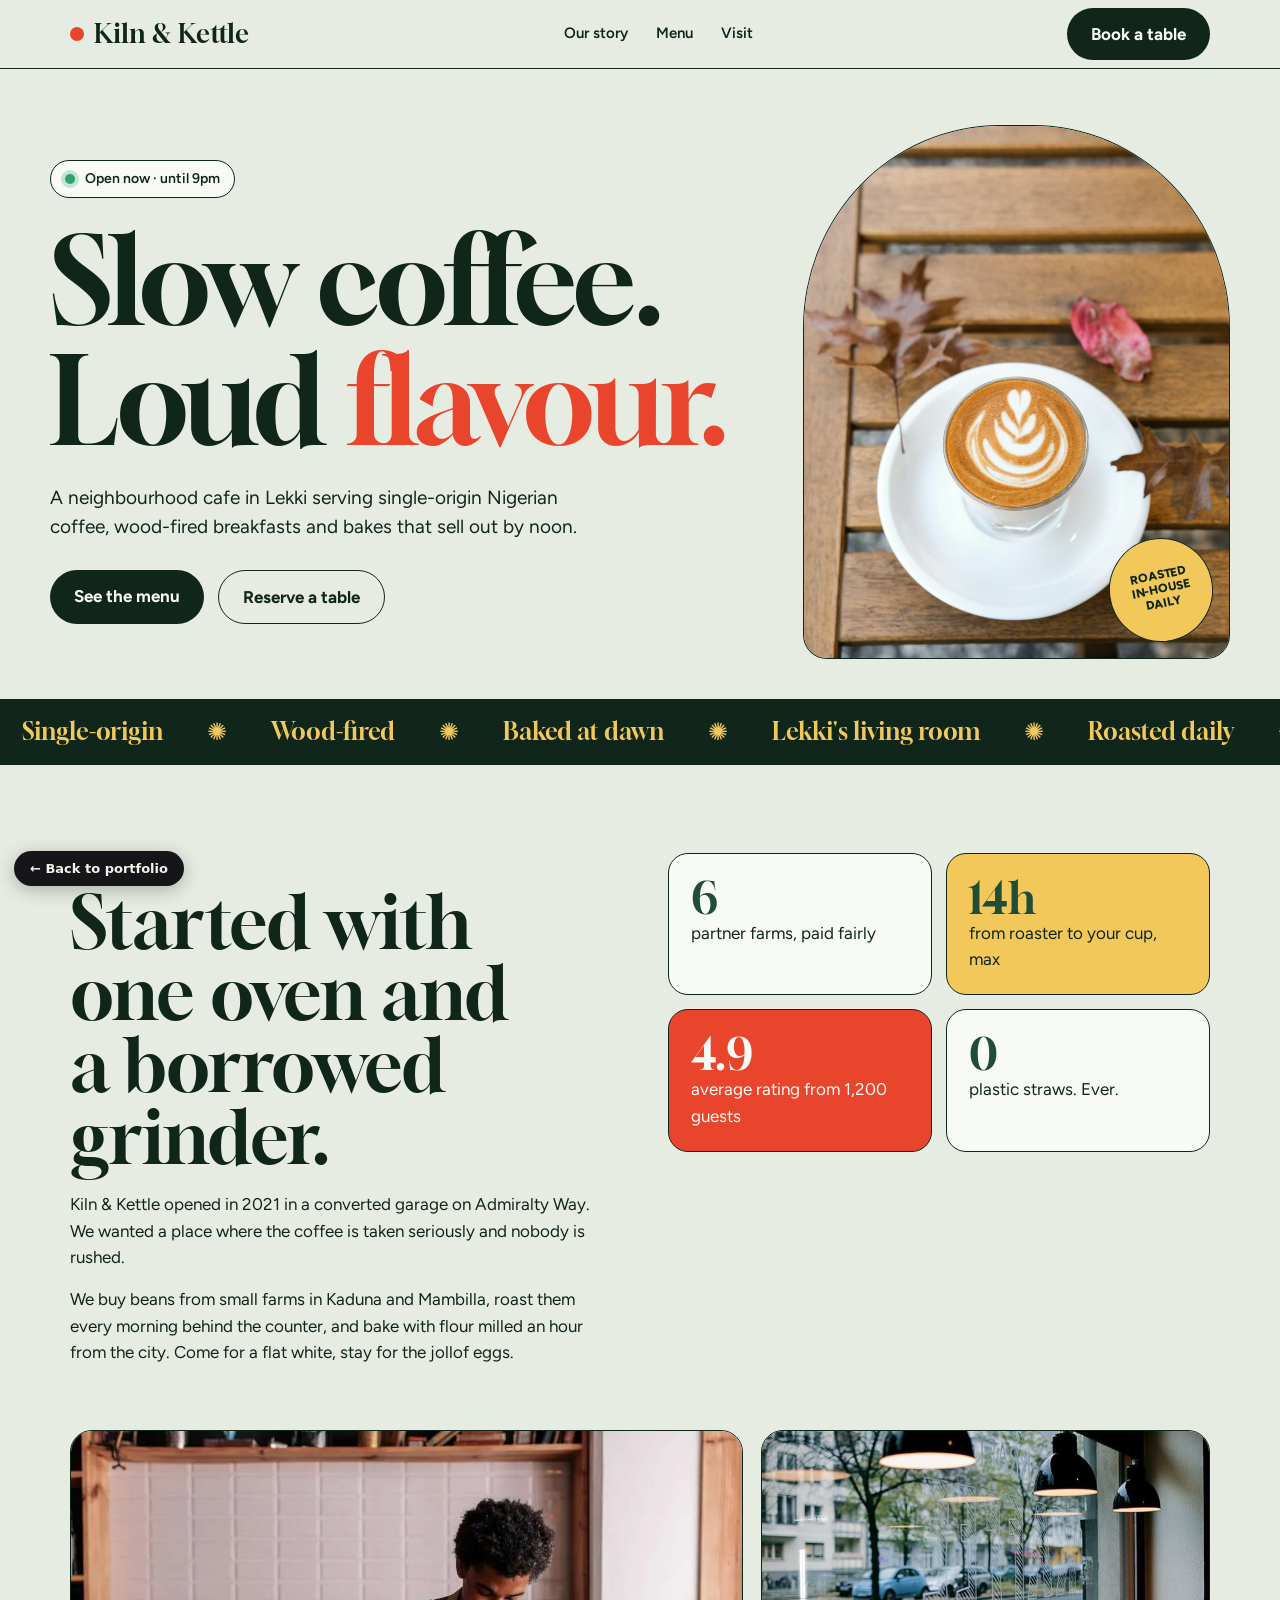
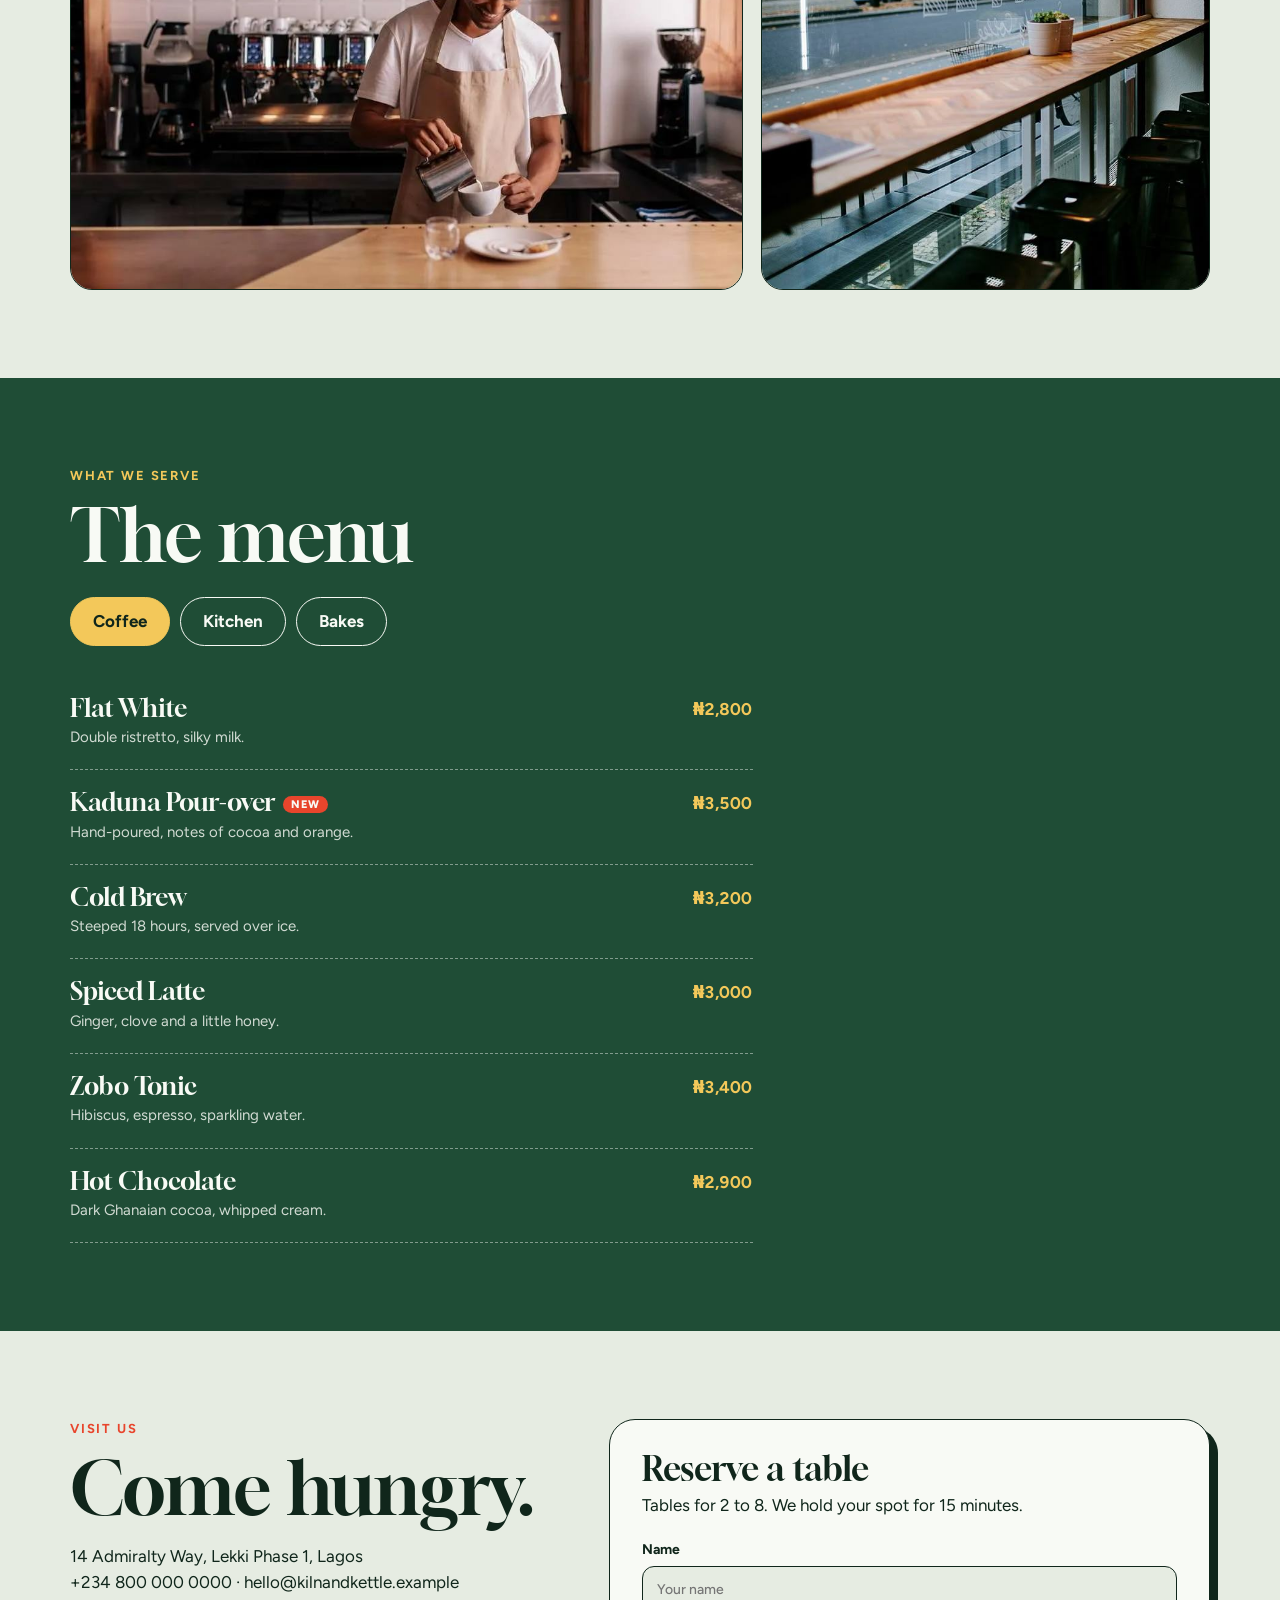
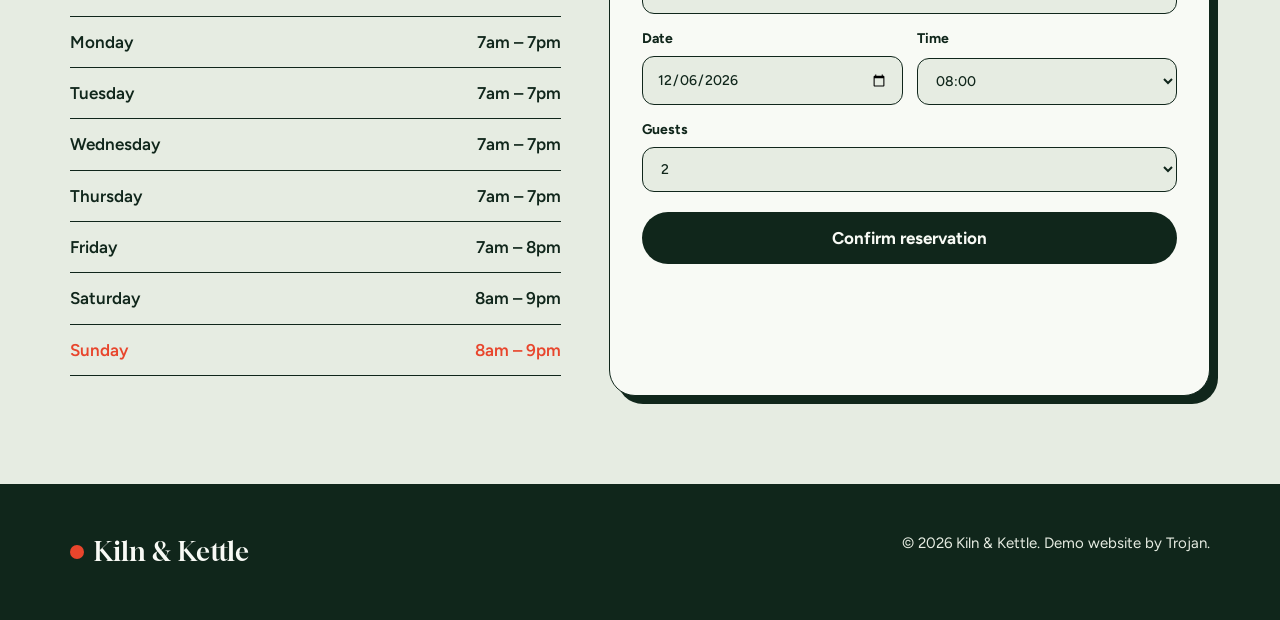
==== public/demos/kiln-and-kettle/index.html @ 7ba2b4c5 "Add websites section with three demo sites" ====
<!DOCTYPE html>
<html lang="en">
<head>
<meta name="robots" content="noindex, nofollow">
<meta charset="utf-8">
<meta name="viewport" content="width=device-width, initial-scale=1">
<title>Kiln &amp; Kettle</title>
<link rel="preconnect" href="https://fonts.googleapis.com">
<link rel="preconnect" href="https://fonts.gstatic.com" crossorigin>
<link href="https://fonts.googleapis.com/css2?family=Gloock&family=Figtree:wght@400;500;600;700&display=swap" rel="stylesheet">
<style>
/* Layout idea: big poster-type hero, ticker, tabbed menu, reservation card. Pale sage paper, forest ink, tomato accent. */
:root{
  --paper:#E6ECE2; --ink:#10261B; --leaf:#1F4D36; --tomato:#E8452C; --butter:#F3C85A; --white:#F8FAF5;
  --display:"Gloock", Georgia, serif; --body:"Figtree", system-ui, sans-serif;
  color-scheme:light;
}
*{box-sizing:border-box;margin:0;padding:0}
html{scroll-behavior:smooth}
body{background:var(--paper);color:var(--ink);font-family:var(--body);font-size:17px;line-height:1.55}
a{color:inherit}
:focus-visible{outline:3px solid var(--tomato);outline-offset:3px}
.wrap{max-width:1180px;margin:0 auto;padding:0 20px}
h1,h2,h3{font-family:var(--display);font-weight:400;line-height:1;text-wrap:balance}

/* nav */
header{position:sticky;top:0;z-index:20;background:rgba(230,236,226,.92);backdrop-filter:blur(8px);border-bottom:1.5px solid var(--ink)}
.nav{display:flex;align-items:center;justify-content:space-between;height:68px;gap:16px}
.logo{font-family:var(--display);font-size:26px;text-decoration:none;display:flex;align-items:center;gap:10px}
.logo i{width:14px;height:14px;border-radius:50%;background:var(--tomato);display:inline-block}
nav ul{display:flex;gap:28px;list-style:none;font-weight:600;font-size:15px}
nav a{text-decoration:none}
nav a:hover{color:var(--tomato)}
.btn{display:inline-block;background:var(--ink);color:var(--white);padding:13px 24px;border-radius:999px;font-weight:700;text-decoration:none;border:0;font:inherit;font-weight:700;cursor:pointer;transition:transform .2s, background .2s}
.btn:hover{background:var(--tomato);transform:translateY(-2px)}
.btn.alt{background:transparent;color:var(--ink);border:1.5px solid var(--ink)}
.btn.alt:hover{background:var(--ink);color:var(--white)}
.burger{display:none;background:none;border:1.5px solid var(--ink);border-radius:10px;padding:8px 12px;font:inherit;font-weight:700;cursor:pointer}

/* hero */
.hero{padding:56px 0 40px;display:grid;grid-template-columns:1.25fr .75fr;gap:40px;align-items:center}
.status{display:inline-flex;align-items:center;gap:10px;border:1.5px solid var(--ink);padding:7px 14px;border-radius:999px;font-weight:600;font-size:14px;background:var(--white)}
.dot{width:10px;height:10px;border-radius:50%;background:#999}
.dot.open{background:#2FA36B;box-shadow:0 0 0 4px rgba(47,163,107,.25);animation:pulse 2s infinite}
@keyframes pulse{50%{box-shadow:0 0 0 8px rgba(47,163,107,0)}}
.hero h1{font-size:clamp(54px,9.4vw,128px);margin:22px 0 22px;letter-spacing:-.02em}
.hero h1 em{font-style:normal;color:var(--tomato)}
.hero p{max-width:46ch;font-size:19px;margin-bottom:28px}
.cta{display:flex;gap:14px;flex-wrap:wrap}
.cup{position:relative;aspect-ratio:4/5;background:var(--leaf);border-radius:46% 46% 24px 24px / 38% 38% 24px 24px;display:grid;place-items:center;overflow:hidden;border:1.5px solid var(--ink)}
.cup img{width:100%;height:100%;object-fit:cover;display:block}
.steam path{stroke:var(--butter);stroke-width:5;fill:none;stroke-linecap:round;stroke-dasharray:60;animation:steam 3.2s ease-in-out infinite}
.steam path:nth-child(2){animation-delay:.6s}.steam path:nth-child(3){animation-delay:1.2s}
@keyframes steam{0%{stroke-dashoffset:60;opacity:.2}50%{opacity:1}100%{stroke-dashoffset:-60;opacity:.2}}
.stamp{position:absolute;right:16px;bottom:16px;width:104px;height:104px;border-radius:50%;background:var(--butter);color:var(--ink);display:grid;place-items:center;text-align:center;font-weight:800;font-size:12px;line-height:1.15;transform:rotate(-12deg);border:1.5px solid var(--ink)}

/* ticker */
.ticker{background:var(--ink);color:var(--butter);overflow:hidden;white-space:nowrap;padding:14px 0;font-family:var(--display);font-size:24px}
.ticker div{display:inline-block;animation:slide 28s linear infinite}
.ticker span{margin:0 22px}
@keyframes slide{to{transform:translateX(-50%)}}

section{padding:88px 0}
.eyebrow{font-weight:700;font-size:13px;letter-spacing:.14em;text-transform:uppercase;color:var(--tomato);margin-bottom:14px}
h2{font-size:clamp(38px,5.6vw,72px);margin-bottom:18px}

/* story */
.story{display:grid;grid-template-columns:1fr 1fr;gap:56px;align-items:start}
.photos{grid-column:1/-1;display:grid;grid-template-columns:1.5fr 1fr;gap:18px;margin-top:8px}
.photos img{width:100%;height:100%;min-height:260px;max-height:460px;object-fit:cover;border:1.5px solid var(--ink);border-radius:22px;display:block}
.story p+p{margin-top:16px}
.facts{display:grid;grid-template-columns:1fr 1fr;gap:14px}
.fact{background:var(--white);border:1.5px solid var(--ink);border-radius:20px;padding:22px}
.fact b{font-family:var(--display);font-weight:400;font-size:44px;display:block;line-height:1;color:var(--leaf)}
.fact:nth-child(2){background:var(--butter)}
.fact:nth-child(3){background:var(--tomato);color:var(--white)}
.fact:nth-child(3) b{color:var(--white)}

/* menu */
.menu{background:var(--leaf);color:var(--white)}
.menu .eyebrow{color:var(--butter)}
.tabs{display:flex;gap:10px;margin:26px 0 30px;flex-wrap:wrap}
.tab{background:transparent;color:var(--white);border:1.5px solid var(--white);border-radius:999px;padding:10px 22px;font:inherit;font-weight:700;cursor:pointer;transition:.2s}
.tab[aria-selected="true"],.tab:hover{background:var(--butter);color:var(--ink);border-color:var(--butter)}
.menuwrap{display:grid;grid-template-columns:1.25fr .75fr;gap:48px;align-items:start}
.items{display:grid;grid-template-columns:1fr;gap:0}
.pics{display:grid;gap:16px;position:sticky;top:92px}
.pics img{width:100%;object-fit:cover;border:1.5px solid var(--white);border-radius:22px;display:block}
.pics.one img{aspect-ratio:3/4}.pics.two img{aspect-ratio:4/3}
.item{display:grid;grid-template-columns:1fr auto;gap:4px 16px;padding:20px 0;border-bottom:1px dashed rgba(248,250,245,.45)}
.item h3{font-size:25px}
.item .price{font-weight:700;color:var(--butter);font-variant-numeric:tabular-nums}
.item p{grid-column:1/-1;opacity:.82;font-size:15px}
.tag{display:inline-block;font-family:var(--body);font-size:11px;font-weight:800;letter-spacing:.08em;background:var(--tomato);color:var(--white);padding:3px 8px;border-radius:999px;vertical-align:middle;margin-left:8px}

/* visit */
.visit{display:grid;grid-template-columns:.9fr 1.1fr;gap:48px}
.hours{list-style:none;margin:20px 0;border-top:1.5px solid var(--ink)}
.hours li{display:flex;justify-content:space-between;padding:12px 0;border-bottom:1.5px solid var(--ink);font-weight:600}
.hours li.today{color:var(--tomato)}
.card{background:var(--white);border:1.5px solid var(--ink);border-radius:26px;padding:32px;box-shadow:8px 8px 0 var(--ink)}
.card h3{font-size:34px;margin-bottom:6px}
form{display:grid;grid-template-columns:1fr 1fr;gap:14px;margin-top:20px}
label{display:grid;gap:6px;font-weight:700;font-size:14px}
label.full{grid-column:1/-1}
input,select{font:inherit;font-weight:500;padding:12px 14px;border:1.5px solid var(--ink);border-radius:12px;background:var(--paper);color:var(--ink);width:100%}
form .btn{grid-column:1/-1;margin-top:6px}
.ok{display:none;margin-top:18px;background:var(--butter);border:1.5px solid var(--ink);border-radius:14px;padding:16px;font-weight:600}
.ok.show{display:block}

footer{background:var(--ink);color:var(--paper);padding:48px 0;font-size:15px}
footer .wrap{display:flex;justify-content:space-between;gap:24px;flex-wrap:wrap}
footer .logo{color:var(--white)}

@media (max-width:860px){
  .hero,.story,.visit,.menuwrap,.photos{grid-template-columns:1fr}
  .pics{position:static;grid-template-columns:1fr 1fr}.pics.one{grid-template-columns:1fr}.pics.one img{aspect-ratio:4/3}
  .cup{max-width:420px}
  nav ul{display:none;position:absolute;top:68px;left:0;right:0;background:var(--paper);flex-direction:column;padding:22px 20px;gap:18px;border-bottom:1.5px solid var(--ink)}
  nav ul.open{display:flex}
  .burger{display:block}
  .nav .btn.book{display:none}
  section{padding:60px 0}
  form{grid-template-columns:1fr}
}
@media (prefers-reduced-motion:reduce){*{animation:none!important;scroll-behavior:auto!important}}
</style>
</head>
<body>
<header>
  <div class="wrap nav">
    <a class="logo" href="#top"><i></i>Kiln &amp; Kettle</a>
    <nav aria-label="Main">
      <ul id="links">
        <li><a href="#story">Our story</a></li>
        <li><a href="#menu">Menu</a></li>
        <li><a href="#visit">Visit</a></li>
      </ul>
    </nav>
    <a class="btn book" href="#visit">Book a table</a>
    <button class="burger" id="burger" aria-expanded="false" aria-controls="links">Menu</button>
  </div>
</header>

<main id="top">
<div class="wrap hero">
  <div>
    <span class="status"><span class="dot" id="dot"></span><span id="statusText">Checking hours…</span></span>
    <h1>Slow coffee.<br>Loud <em>flavour.</em></h1>
    <p>A neighbourhood cafe in Lekki serving single-origin Nigerian coffee, wood-fired breakfasts and bakes that sell out by noon.</p>
    <div class="cta">
      <a class="btn" href="#menu">See the menu</a>
      <a class="btn alt" href="#visit">Reserve a table</a>
    </div>
  </div>
  <div class="cup"><img src="img/latte.jpg" alt="A latte with leaf art on a wooden cafe table" width="800" height="1200" fetchpriority="high">
    <div class="stamp">ROASTED<br>IN-HOUSE<br>DAILY</div>
  </div>
</div>

<div class="ticker" aria-hidden="true"><div id="tick"></div></div>

<section id="story">
  <div class="wrap story">
    <div>
      <p class="eyebrow">Our story</p>
      <h2>Started with one oven and a borrowed grinder.</h2>
      <p>Kiln &amp; Kettle opened in 2021 in a converted garage on Admiralty Way. We wanted a place where the coffee is taken seriously and nobody is rushed.</p>
      <p>We buy beans from small farms in Kaduna and Mambilla, roast them every morning behind the counter, and bake with flour milled an hour from the city. Come for a flat white, stay for the jollof eggs.</p>
    </div>
    <div class="facts">
      <div class="fact"><b>6</b>partner farms, paid fairly</div>
      <div class="fact"><b>14h</b>from roaster to your cup, max</div>
      <div class="fact"><b>4.9</b>average rating from 1,200 guests</div>
      <div class="fact"><b>0</b>plastic straws. Ever.</div>
    </div>
    <div class="photos">
      <img src="img/barista.jpg" alt="A barista pouring milk into a cup at the counter" loading="lazy">
      <img src="img/interior.jpg" alt="Window bar with hanging lamps and stools" loading="lazy">
    </div>
  </div>
</section>

<section class="menu" id="menu">
  <div class="wrap">
    <p class="eyebrow">What we serve</p>
    <h2>The menu</h2>
    <div class="tabs" role="tablist" aria-label="Menu sections">
      <button class="tab" role="tab" aria-selected="true" data-k="coffee">Coffee</button>
      <button class="tab" role="tab" aria-selected="false" data-k="kitchen">Kitchen</button>
      <button class="tab" role="tab" aria-selected="false" data-k="bakes">Bakes</button>
    </div>
    <div class="menuwrap"><div class="items" id="items" role="tabpanel"></div><div class="pics" id="pics"></div></div>
  </div>
</section>

<section id="visit">
  <div class="wrap visit">
    <div>
      <p class="eyebrow">Visit us</p>
      <h2>Come hungry.</h2>
      <p>14 Admiralty Way, Lekki Phase 1, Lagos<br>+234 800 000 0000 · hello@kilnandkettle.example</p>
      <ul class="hours" id="hours"></ul>
    </div>
    <div class="card">
      <h3>Reserve a table</h3>
      <p>Tables for 2 to 8. We hold your spot for 15 minutes.</p>
      <form id="form">
        <label class="full">Name<input id="name" required placeholder="Your name"></label>
        <label>Date<input id="date" type="date" required></label>
        <label>Time<select id="time"><option>08:00</option><option>09:30</option><option>11:00</option><option>12:30</option><option>14:00</option><option>16:00</option><option>18:00</option></select></label>
        <label class="full">Guests<select id="guests"><option>2</option><option>3</option><option>4</option><option>5</option><option>6</option><option>7</option><option>8</option></select></label>
        <button class="btn" type="submit">Confirm reservation</button>
      </form>
      <div class="ok" id="ok" role="status"></div>
    </div>
  </div>
</section>
</main>

<footer>
  <div class="wrap">
    <a class="logo" href="#top"><i></i>Kiln &amp; Kettle</a>
    <span>© 2026 Kiln &amp; Kettle. Demo website by Trojan.</span>
  </div>
</footer>

<script>
const MENU={
  coffee:[["Flat White","Double ristretto, silky milk.","₦2,800"],["Kaduna Pour-over","Hand-poured, notes of cocoa and orange.","₦3,500","NEW"],["Cold Brew","Steeped 18 hours, served over ice.","₦3,200"],["Spiced Latte","Ginger, clove and a little honey.","₦3,000"],["Zobo Tonic","Hibiscus, espresso, sparkling water.","₦3,400"],["Hot Chocolate","Dark Ghanaian cocoa, whipped cream.","₦2,900"]],
  kitchen:[["Jollof Eggs","Soft scramble, smoky jollof, grilled plantain.","₦6,500","POPULAR"],["Suya Toastie","Sourdough, spiced beef, onion, yaji butter.","₦7,200"],["Akara Benedict","Bean fritters, poached eggs, pepper hollandaise.","₦7,800"],["Garden Bowl","Grains, roasted veg, tahini, pickled onion.","₦6,900"],["Pap &amp; Moin Moin","Warm pap, steamed bean pudding, honey.","₦5,200"],["Chicken Waffle","Crisp waffle, fried chicken, maple pepper.","₦8,500"]],
  bakes:[["Butter Croissant","Laminated for three days.","₦2,500"],["Coconut Buns","Toasted coconut, vanilla glaze.","₦2,200","SELLS OUT"],["Banana Loaf","Brown butter, walnuts.","₦2,400"],["Chin Chin Cookie","Nutmeg, browned butter, sea salt.","₦1,800"],["Puff Puff Doughnut","Cinnamon sugar, caramel dip.","₦2,000"],["Meat Pie","Flaky pastry, beef, potato, thyme.","₦2,300"]]
};
const items=document.getElementById('items');
const PICS={coffee:[["hands","Hands holding a black ceramic mug"]],kitchen:[["jollof","Skillet of spiced rice with egg and crispy bits"],["suya","Toasted sesame sandwich with spiced beef and fries"]],bakes:[["pastry","Coconut-topped croissants on a wooden board"],["loaf","Sliced banana loaf with peanut butter frosting"]]};
function show(k){
  const pe=document.getElementById('pics');
  pe.className='pics '+(PICS[k].length===1?'one':'two');
  pe.innerHTML=PICS[k].map(([f,a])=>`<img src="img/${f}.jpg" alt="${a}" loading="lazy">`).join('');
  items.innerHTML=MENU[k].map(([n,d,p,t])=>`<div class="item"><h3>${n}${t?`<span class="tag">${t}</span>`:''}</h3><span class="price">${p}</span><p>${d}</p></div>`).join('');
}
document.querySelectorAll('.tab').forEach(b=>b.addEventListener('click',()=>{
  document.querySelectorAll('.tab').forEach(x=>x.setAttribute('aria-selected',x===b));
  show(b.dataset.k);
}));
show('coffee');

// ticker
const words=["Single-origin","Wood-fired","Baked at dawn","Lekki's living room","Roasted daily","Pour-over","Jollof eggs"];
const tick=document.getElementById('tick');
const row=words.map(w=>`<span>${w}</span><span>✺</span>`).join('');
tick.innerHTML=row+row+row+row;

// hours + open now (Lagos time)
const H={0:[8,21],1:[7,19],2:[7,19],3:[7,19],4:[7,19],5:[7,20],6:[8,21]};
const names=["Sunday","Monday","Tuesday","Wednesday","Thursday","Friday","Saturday"];
const fmt=h=>(h>12?h-12:h)+(h>=12?"pm":"am");
const parts=new Intl.DateTimeFormat('en-GB',{timeZone:'Africa/Lagos',weekday:'short',hour:'numeric',hour12:false}).formatToParts(new Date());
const wd=["Sun","Mon","Tue","Wed","Thu","Fri","Sat"].indexOf(parts.find(p=>p.type==='weekday').value);
const hr=parseInt(parts.find(p=>p.type==='hour').value,10)%24;
document.getElementById('hours').innerHTML=[1,2,3,4,5,6,0].map(d=>`<li class="${d===wd?'today':''}"><span>${names[d]}</span><span>${fmt(H[d][0])} – ${fmt(H[d][1])}</span></li>`).join('');
const open=hr>=H[wd][0]&&hr<H[wd][1];
document.getElementById('dot').classList.toggle('open',open);
document.getElementById('statusText').textContent=open?`Open now · until ${fmt(H[wd][1])}`:`Closed · opens ${fmt(H[wd][0])}`;

// form
const d=document.getElementById('date');
d.min=d.value=new Date().toISOString().slice(0,10);
document.getElementById('form').addEventListener('submit',e=>{
  e.preventDefault();
  const ok=document.getElementById('ok');
  ok.textContent=`You're booked, ${document.getElementById('name').value}. Table for ${document.getElementById('guests').value} on ${d.value} at ${document.getElementById('time').value}. See you soon.`;
  ok.classList.add('show');
});

// mobile nav
const burger=document.getElementById('burger'),links=document.getElementById('links');
burger.addEventListener('click',()=>{const o=links.classList.toggle('open');burger.setAttribute('aria-expanded',o)});
links.addEventListener('click',()=>{links.classList.remove('open');burger.setAttribute('aria-expanded',false)});
</script>
<a href="/#websites" id="back-to-portfolio" style="position:fixed;left:14px;bottom:14px;z-index:50;background:#16161a;color:#f4f2ec;font:600 13px/1 system-ui,sans-serif;padding:11px 16px;border-radius:999px;text-decoration:none;box-shadow:0 4px 18px rgba(0,0,0,.25)">&larr; Back to portfolio</a>
</body>
</html>
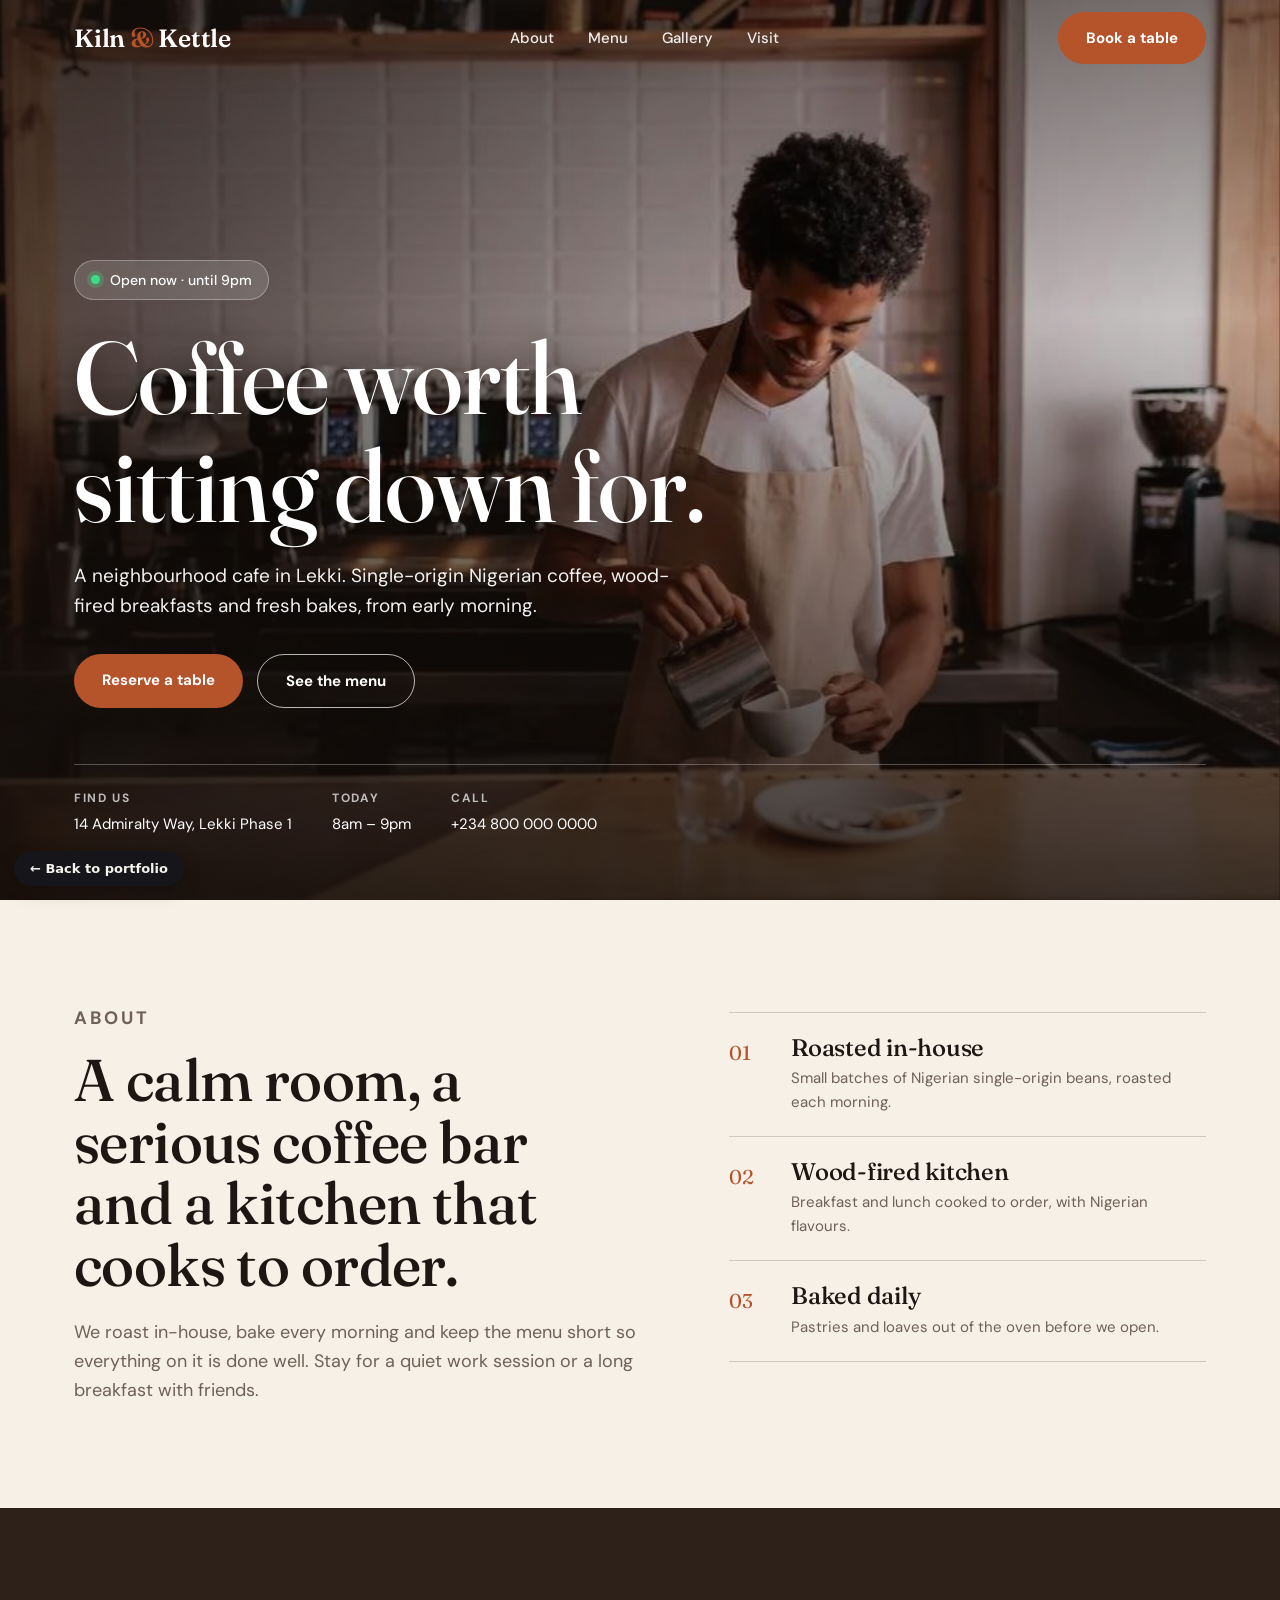
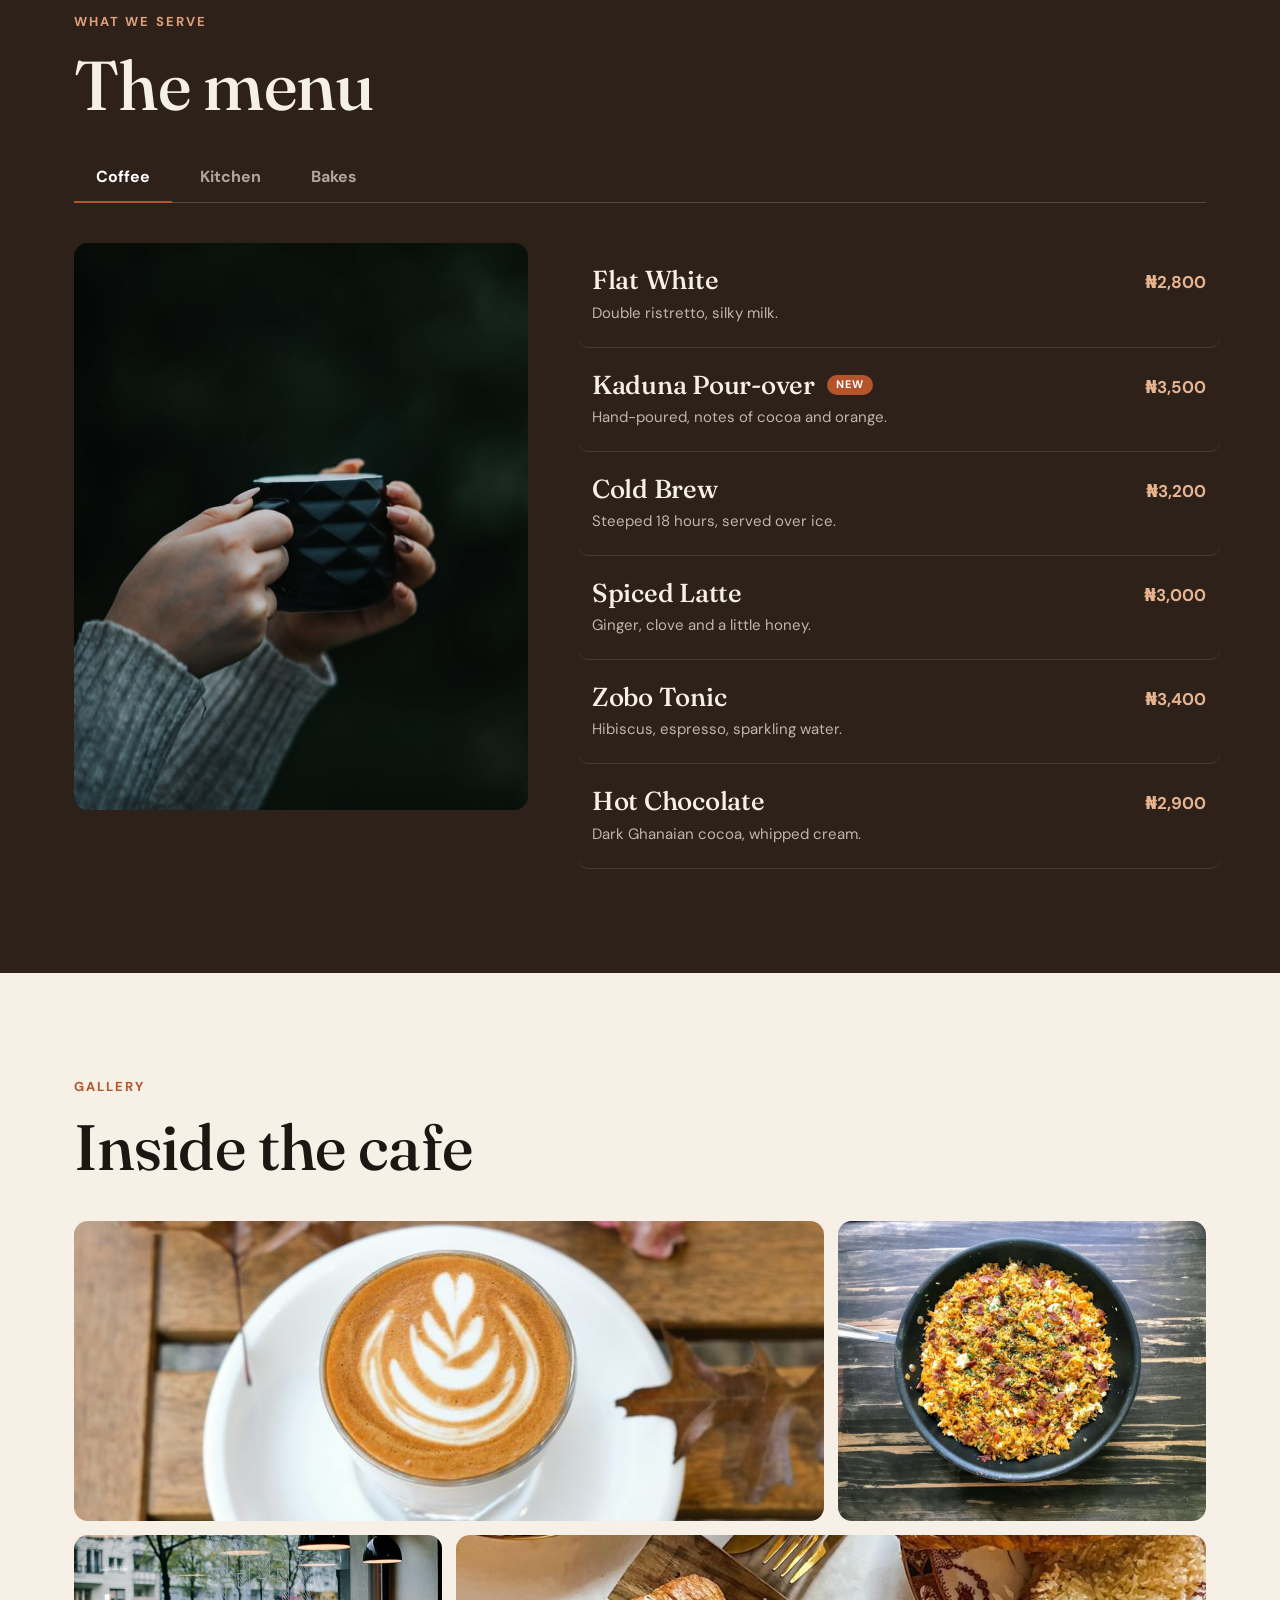
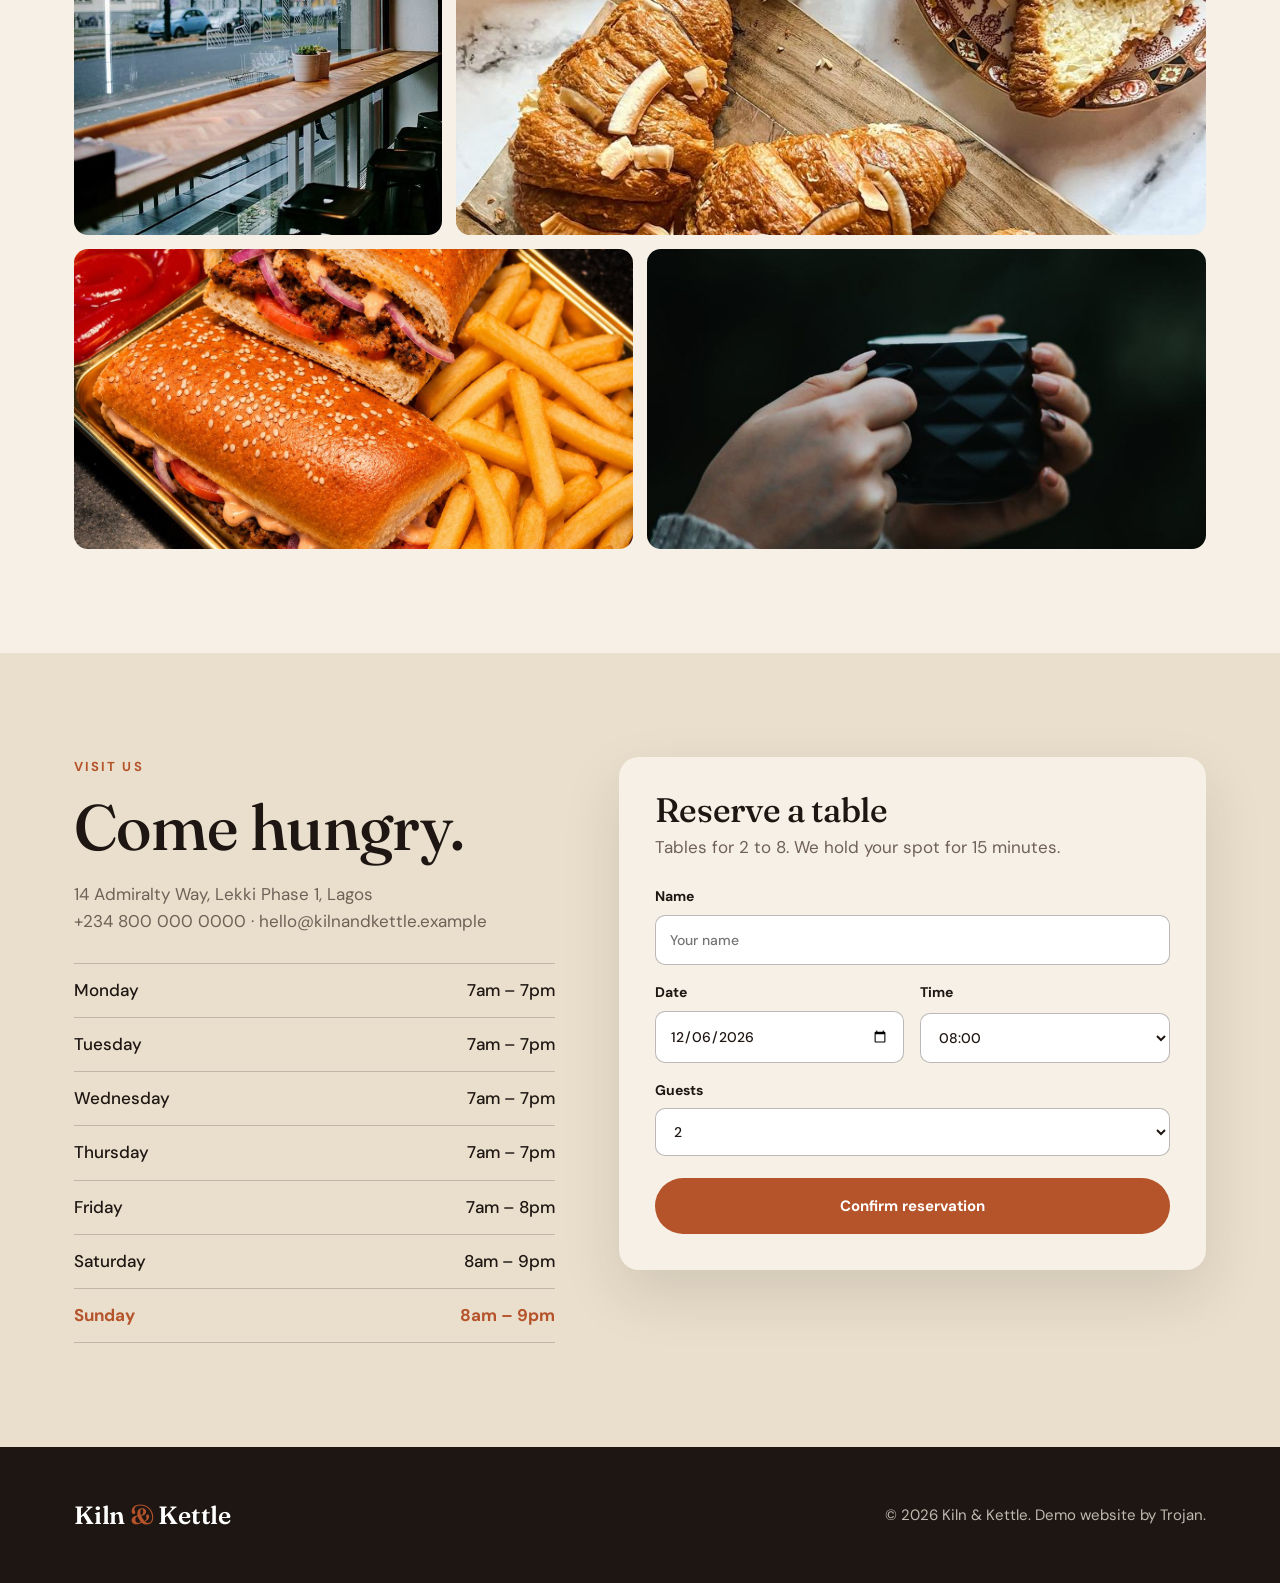
==== commit 6a67fcd4: "Redesign Kiln & Kettle and El Fuego demos Co-Authored-By: Claude Opus 5.5 <noreply@anthropic.com>" ====
--- a/public/demos/kiln-and-kettle/index.html
+++ b/public/demos/kiln-and-kettle/index.html
@@ -4,136 +4,155 @@
 <meta name="robots" content="noindex, nofollow">
 <meta charset="utf-8">
 <meta name="viewport" content="width=device-width, initial-scale=1">
-<title>Kiln &amp; Kettle</title>
+<title>Kiln &amp; Kettle | Cafe in Lekki, Lagos</title>
 <link rel="preconnect" href="https://fonts.googleapis.com">
 <link rel="preconnect" href="https://fonts.gstatic.com" crossorigin>
-<link href="https://fonts.googleapis.com/css2?family=Gloock&family=Figtree:wght@400;500;600;700&display=swap" rel="stylesheet">
+<link href="https://fonts.googleapis.com/css2?family=Fraunces:opsz,wght@9..144,400;9..144,500;9..144,600&family=DM+Sans:wght@400;500;700&display=swap" rel="stylesheet">
 <style>
-/* Layout idea: big poster-type hero, ticker, tabbed menu, reservation card. Pale sage paper, forest ink, tomato accent. */
+/* Warm, photo-led cafe site. Cream paper, espresso ink, copper accent. */
 :root{
-  --paper:#E6ECE2; --ink:#10261B; --leaf:#1F4D36; --tomato:#E8452C; --butter:#F3C85A; --white:#F8FAF5;
-  --display:"Gloock", Georgia, serif; --body:"Figtree", system-ui, sans-serif;
+  --cream:#F6F0E6; --sand:#EADFCC; --espresso:#1E1612; --roast:#2D211A; --copper:#B5532A; --copper-d:#98441F; --muted:#6F6157;
+  --display:"Fraunces", Georgia, serif; --body:"DM Sans", system-ui, sans-serif;
   color-scheme:light;
 }
 *{box-sizing:border-box;margin:0;padding:0}
 html{scroll-behavior:smooth}
-body{background:var(--paper);color:var(--ink);font-family:var(--body);font-size:17px;line-height:1.55}
+body{background:var(--cream);color:var(--espresso);font-family:var(--body);font-size:17px;line-height:1.6}
 a{color:inherit}
-:focus-visible{outline:3px solid var(--tomato);outline-offset:3px}
-.wrap{max-width:1180px;margin:0 auto;padding:0 20px}
-h1,h2,h3{font-family:var(--display);font-weight:400;line-height:1;text-wrap:balance}
-
-/* nav */
-header{position:sticky;top:0;z-index:20;background:rgba(230,236,226,.92);backdrop-filter:blur(8px);border-bottom:1.5px solid var(--ink)}
-.nav{display:flex;align-items:center;justify-content:space-between;height:68px;gap:16px}
-.logo{font-family:var(--display);font-size:26px;text-decoration:none;display:flex;align-items:center;gap:10px}
-.logo i{width:14px;height:14px;border-radius:50%;background:var(--tomato);display:inline-block}
-nav ul{display:flex;gap:28px;list-style:none;font-weight:600;font-size:15px}
-nav a{text-decoration:none}
-nav a:hover{color:var(--tomato)}
-.btn{display:inline-block;background:var(--ink);color:var(--white);padding:13px 24px;border-radius:999px;font-weight:700;text-decoration:none;border:0;font:inherit;font-weight:700;cursor:pointer;transition:transform .2s, background .2s}
-.btn:hover{background:var(--tomato);transform:translateY(-2px)}
-.btn.alt{background:transparent;color:var(--ink);border:1.5px solid var(--ink)}
-.btn.alt:hover{background:var(--ink);color:var(--white)}
-.burger{display:none;background:none;border:1.5px solid var(--ink);border-radius:10px;padding:8px 12px;font:inherit;font-weight:700;cursor:pointer}
+img{display:block;max-width:100%}
+:focus-visible{outline:3px solid var(--copper);outline-offset:3px}
+.wrap{max-width:1180px;margin:0 auto;padding:0 24px}
+h1,h2,h3{font-family:var(--display);font-weight:500;line-height:1.05;text-wrap:balance;letter-spacing:-.01em}
+.eyebrow{font-size:13px;font-weight:700;letter-spacing:.16em;text-transform:uppercase;color:var(--copper);margin-bottom:16px}
+
+/* nav: transparent on the hero, solid after scrolling */
+header{position:fixed;top:0;left:0;right:0;z-index:30;transition:background .3s,box-shadow .3s,color .3s;color:#fff}
+header.solid{background:rgba(246,240,230,.95);backdrop-filter:blur(10px);box-shadow:0 1px 0 rgba(30,22,18,.12);color:var(--espresso)}
+.nav{display:flex;align-items:center;justify-content:space-between;height:76px;gap:16px}
+.logo{font-family:var(--display);font-size:25px;font-weight:600;text-decoration:none;letter-spacing:-.01em}
+.logo span{color:var(--copper)}
+nav ul{display:flex;gap:34px;list-style:none;font-weight:500;font-size:15px}
+nav a{text-decoration:none;opacity:.92}
+nav a:hover{opacity:1;text-decoration:underline;text-underline-offset:6px;text-decoration-thickness:1.5px}
+.btn{display:inline-block;background:var(--copper);color:#fff;padding:14px 28px;border-radius:999px;font:inherit;font-weight:700;font-size:15px;text-decoration:none;border:0;cursor:pointer;transition:transform .2s,background .2s}
+.btn:hover{background:var(--copper-d);transform:translateY(-2px)}
+.btn.ghost{background:transparent;border:1.5px solid rgba(255,255,255,.7);color:#fff}
+.btn.ghost:hover{background:#fff;color:var(--espresso)}
+.burger{display:none;background:none;border:1.5px solid currentColor;color:inherit;border-radius:10px;padding:8px 14px;font:inherit;font-weight:700;cursor:pointer}
 
 /* hero */
-.hero{padding:56px 0 40px;display:grid;grid-template-columns:1.25fr .75fr;gap:40px;align-items:center}
-.status{display:inline-flex;align-items:center;gap:10px;border:1.5px solid var(--ink);padding:7px 14px;border-radius:999px;font-weight:600;font-size:14px;background:var(--white)}
-.dot{width:10px;height:10px;border-radius:50%;background:#999}
-.dot.open{background:#2FA36B;box-shadow:0 0 0 4px rgba(47,163,107,.25);animation:pulse 2s infinite}
-@keyframes pulse{50%{box-shadow:0 0 0 8px rgba(47,163,107,0)}}
-.hero h1{font-size:clamp(54px,9.4vw,128px);margin:22px 0 22px;letter-spacing:-.02em}
-.hero h1 em{font-style:normal;color:var(--tomato)}
-.hero p{max-width:46ch;font-size:19px;margin-bottom:28px}
+.hero{position:relative;min-height:100svh;display:flex;align-items:flex-end;color:#fff;background:var(--espresso);overflow:hidden}
+.hero>img{position:absolute;inset:0;width:100%;height:100%;object-fit:cover;object-position:50% 40%;animation:slowzoom 18s ease-out both}
+@keyframes slowzoom{from{transform:scale(1.08)}to{transform:scale(1)}}
+.hero::after{content:"";position:absolute;inset:0;background:linear-gradient(180deg,rgba(20,14,10,.55) 0%,rgba(20,14,10,.2) 35%,rgba(20,14,10,.82) 100%),linear-gradient(90deg,rgba(20,14,10,.6),transparent 65%)}
+.hero .wrap{position:relative;z-index:2;width:100%;padding-bottom:64px;padding-top:140px}
+.status{display:inline-flex;align-items:center;gap:10px;background:rgba(255,255,255,.14);backdrop-filter:blur(8px);border:1px solid rgba(255,255,255,.3);padding:8px 16px;border-radius:999px;font-weight:500;font-size:14px}
+.dot{width:9px;height:9px;border-radius:50%;background:#aaa}
+.dot.open{background:#3DDC84;box-shadow:0 0 0 4px rgba(61,220,132,.25);animation:pulse 2s infinite}
+@keyframes pulse{50%{box-shadow:0 0 0 8px rgba(61,220,132,0)}}
+.hero h1{font-size:clamp(46px,8vw,112px);margin:24px 0 22px;max-width:12ch;text-shadow:0 2px 30px rgba(0,0,0,.35)}
+.hero p.lead{max-width:48ch;font-size:19px;opacity:.94;margin-bottom:32px}
 .cta{display:flex;gap:14px;flex-wrap:wrap}
-.cup{position:relative;aspect-ratio:4/5;background:var(--leaf);border-radius:46% 46% 24px 24px / 38% 38% 24px 24px;display:grid;place-items:center;overflow:hidden;border:1.5px solid var(--ink)}
-.cup img{width:100%;height:100%;object-fit:cover;display:block}
-.steam path{stroke:var(--butter);stroke-width:5;fill:none;stroke-linecap:round;stroke-dasharray:60;animation:steam 3.2s ease-in-out infinite}
-.steam path:nth-child(2){animation-delay:.6s}.steam path:nth-child(3){animation-delay:1.2s}
-@keyframes steam{0%{stroke-dashoffset:60;opacity:.2}50%{opacity:1}100%{stroke-dashoffset:-60;opacity:.2}}
-.stamp{position:absolute;right:16px;bottom:16px;width:104px;height:104px;border-radius:50%;background:var(--butter);color:var(--ink);display:grid;place-items:center;text-align:center;font-weight:800;font-size:12px;line-height:1.15;transform:rotate(-12deg);border:1.5px solid var(--ink)}
-
-/* ticker */
-.ticker{background:var(--ink);color:var(--butter);overflow:hidden;white-space:nowrap;padding:14px 0;font-family:var(--display);font-size:24px}
-.ticker div{display:inline-block;animation:slide 28s linear infinite}
-.ticker span{margin:0 22px}
-@keyframes slide{to{transform:translateX(-50%)}}
-
-section{padding:88px 0}
-.eyebrow{font-weight:700;font-size:13px;letter-spacing:.14em;text-transform:uppercase;color:var(--tomato);margin-bottom:14px}
-h2{font-size:clamp(38px,5.6vw,72px);margin-bottom:18px}
-
-/* story */
-.story{display:grid;grid-template-columns:1fr 1fr;gap:56px;align-items:start}
-.photos{grid-column:1/-1;display:grid;grid-template-columns:1.5fr 1fr;gap:18px;margin-top:8px}
-.photos img{width:100%;height:100%;min-height:260px;max-height:460px;object-fit:cover;border:1.5px solid var(--ink);border-radius:22px;display:block}
-.story p+p{margin-top:16px}
-.facts{display:grid;grid-template-columns:1fr 1fr;gap:14px}
-.fact{background:var(--white);border:1.5px solid var(--ink);border-radius:20px;padding:22px}
-.fact b{font-family:var(--display);font-weight:400;font-size:44px;display:block;line-height:1;color:var(--leaf)}
-.fact:nth-child(2){background:var(--butter)}
-.fact:nth-child(3){background:var(--tomato);color:var(--white)}
-.fact:nth-child(3) b{color:var(--white)}
+.hero-strip{margin-top:56px;padding-top:24px;border-top:1px solid rgba(255,255,255,.28);display:flex;gap:40px;flex-wrap:wrap;font-size:15px}
+.hero-strip b{display:block;font-size:12px;letter-spacing:.14em;text-transform:uppercase;opacity:.7;font-weight:700;margin-bottom:4px}
+
+section{padding:104px 0}
+
+/* intro */
+.intro{display:grid;grid-template-columns:1.1fr .9fr;gap:72px;align-items:start}
+.intro h2{font-size:clamp(34px,4.6vw,60px)}
+.intro p{color:var(--muted);font-size:18px}
+.pillars{margin-top:8px;border-top:1px solid rgba(30,22,18,.18)}
+.pillar{display:grid;grid-template-columns:48px 1fr;gap:6px 14px;padding:22px 0;border-bottom:1px solid rgba(30,22,18,.18)}
+.pillar i{font-family:var(--display);font-style:normal;color:var(--copper);font-size:20px;grid-row:span 2;padding-top:2px}
+.pillar h3{font-size:24px}
+.pillar p{font-size:15px;color:var(--muted)}
 
 /* menu */
-.menu{background:var(--leaf);color:var(--white)}
-.menu .eyebrow{color:var(--butter)}
-.tabs{display:flex;gap:10px;margin:26px 0 30px;flex-wrap:wrap}
-.tab{background:transparent;color:var(--white);border:1.5px solid var(--white);border-radius:999px;padding:10px 22px;font:inherit;font-weight:700;cursor:pointer;transition:.2s}
-.tab[aria-selected="true"],.tab:hover{background:var(--butter);color:var(--ink);border-color:var(--butter)}
-.menuwrap{display:grid;grid-template-columns:1.25fr .75fr;gap:48px;align-items:start}
-.items{display:grid;grid-template-columns:1fr;gap:0}
-.pics{display:grid;gap:16px;position:sticky;top:92px}
-.pics img{width:100%;object-fit:cover;border:1.5px solid var(--white);border-radius:22px;display:block}
-.pics.one img{aspect-ratio:3/4}.pics.two img{aspect-ratio:4/3}
-.item{display:grid;grid-template-columns:1fr auto;gap:4px 16px;padding:20px 0;border-bottom:1px dashed rgba(248,250,245,.45)}
-.item h3{font-size:25px}
-.item .price{font-weight:700;color:var(--butter);font-variant-numeric:tabular-nums}
-.item p{grid-column:1/-1;opacity:.82;font-size:15px}
-.tag{display:inline-block;font-family:var(--body);font-size:11px;font-weight:800;letter-spacing:.08em;background:var(--tomato);color:var(--white);padding:3px 8px;border-radius:999px;vertical-align:middle;margin-left:8px}
+.menu{background:var(--roast);color:var(--cream)}
+.menu .eyebrow{color:#E0A07C}
+.menu h2{font-size:clamp(40px,5.4vw,72px)}
+.tabs{display:flex;gap:6px;margin:30px 0 40px;border-bottom:1px solid rgba(246,240,230,.2)}
+.tab{background:none;color:rgba(246,240,230,.65);border:0;border-bottom:2px solid transparent;padding:12px 22px;margin-bottom:-1px;font:inherit;font-weight:700;font-size:16px;cursor:pointer;transition:color .2s,border-color .2s}
+.tab:hover{color:#fff}
+.tab[aria-selected="true"]{color:#fff;border-bottom-color:var(--copper)}
+.menuwrap{display:grid;grid-template-columns:.85fr 1.15fr;gap:64px;align-items:start}
+.pics{position:sticky;top:104px;display:grid;gap:14px}
+.pics img{width:100%;object-fit:cover;border-radius:14px;animation:fadein .5s ease both}
+.pics.one img{aspect-ratio:4/5}.pics.two img{aspect-ratio:16/10}
+@keyframes fadein{from{opacity:0;transform:scale(1.03)}to{opacity:1;transform:none}}
+.item{display:grid;grid-template-columns:1fr auto;gap:4px 20px;padding:22px 14px;margin:0 -14px;border-bottom:1px solid rgba(246,240,230,.14);border-radius:10px;transition:background .25s}
+.item:hover{background:rgba(246,240,230,.06)}
+.item h3{font-size:26px;display:flex;align-items:center;gap:12px;flex-wrap:wrap}
+.price{font-weight:700;color:#E8B48F;font-variant-numeric:tabular-nums;align-self:start;padding-top:4px}
+.item p{grid-column:1/-1;color:rgba(246,240,230,.72);font-size:15px}
+.tag{font-family:var(--body);font-size:11px;font-weight:700;letter-spacing:.1em;background:var(--copper);color:#fff;padding:4px 9px;border-radius:999px}
+
+/* gallery */
+.gal-head{display:flex;justify-content:space-between;align-items:end;gap:24px;flex-wrap:wrap;margin-bottom:40px}
+.gal-head h2{font-size:clamp(36px,5vw,64px)}
+.gal{display:grid;grid-template-columns:repeat(6,1fr);grid-auto-rows:300px;gap:14px}
+.gal figure{overflow:hidden;border-radius:14px;background:var(--sand)}
+.gal img{width:100%;height:100%;object-fit:cover;transition:transform .8s cubic-bezier(.2,.7,.2,1)}
+.gal figure:hover img{transform:scale(1.06)}
+.g1{grid-column:span 4}.g2{grid-column:span 2}.g3{grid-column:span 2}.g4{grid-column:span 4}.g5{grid-column:span 3}.g6{grid-column:span 3}
 
 /* visit */
-.visit{display:grid;grid-template-columns:.9fr 1.1fr;gap:48px}
-.hours{list-style:none;margin:20px 0;border-top:1.5px solid var(--ink)}
-.hours li{display:flex;justify-content:space-between;padding:12px 0;border-bottom:1.5px solid var(--ink);font-weight:600}
-.hours li.today{color:var(--tomato)}
-.card{background:var(--white);border:1.5px solid var(--ink);border-radius:26px;padding:32px;box-shadow:8px 8px 0 var(--ink)}
+.visit-sec{background:var(--sand)}
+.visit{display:grid;grid-template-columns:.9fr 1.1fr;gap:64px;align-items:start}
+.visit h2{font-size:clamp(38px,5vw,64px);margin-bottom:20px}
+.addr{color:var(--muted)}
+.hours{list-style:none;margin:28px 0 0;border-top:1px solid rgba(30,22,18,.2)}
+.hours li{display:flex;justify-content:space-between;padding:13px 0;border-bottom:1px solid rgba(30,22,18,.2);font-weight:500}
+.hours li.today{color:var(--copper);font-weight:700}
+.card{background:var(--cream);border-radius:20px;padding:36px;box-shadow:0 24px 60px rgba(30,22,18,.12)}
 .card h3{font-size:34px;margin-bottom:6px}
-form{display:grid;grid-template-columns:1fr 1fr;gap:14px;margin-top:20px}
-label{display:grid;gap:6px;font-weight:700;font-size:14px}
+.card>p{color:var(--muted)}
+form{display:grid;grid-template-columns:1fr 1fr;gap:16px;margin-top:24px}
+label{display:grid;gap:7px;font-weight:700;font-size:14px}
 label.full{grid-column:1/-1}
-input,select{font:inherit;font-weight:500;padding:12px 14px;border:1.5px solid var(--ink);border-radius:12px;background:var(--paper);color:var(--ink);width:100%}
-form .btn{grid-column:1/-1;margin-top:6px}
-.ok{display:none;margin-top:18px;background:var(--butter);border:1.5px solid var(--ink);border-radius:14px;padding:16px;font-weight:600}
+input,select{font:inherit;font-weight:500;padding:13px 14px;border:1px solid rgba(30,22,18,.3);border-radius:10px;background:#fff;color:var(--espresso);width:100%}
+input:focus,select:focus{border-color:var(--copper);outline:none;box-shadow:0 0 0 3px rgba(181,83,42,.2)}
+form .btn{grid-column:1/-1;margin-top:6px;padding:16px}
+.ok{display:none;margin-top:18px;background:#E8F3E8;border-radius:12px;padding:16px;font-weight:500}
 .ok.show{display:block}
 
-footer{background:var(--ink);color:var(--paper);padding:48px 0;font-size:15px}
-footer .wrap{display:flex;justify-content:space-between;gap:24px;flex-wrap:wrap}
-footer .logo{color:var(--white)}
+footer{background:var(--espresso);color:rgba(246,240,230,.75);padding:48px 0;font-size:15px}
+footer .wrap{display:flex;justify-content:space-between;gap:24px;flex-wrap:wrap;align-items:center}
+footer .logo{color:#fff}
+
+/* scroll reveal */
+.rv{opacity:0;transform:translateY(26px);transition:opacity .8s cubic-bezier(.2,.7,.2,1),transform .8s cubic-bezier(.2,.7,.2,1)}
+.rv.in{opacity:1;transform:none}
 
 @media (max-width:860px){
-  .hero,.story,.visit,.menuwrap,.photos{grid-template-columns:1fr}
+  .intro,.menuwrap,.visit{grid-template-columns:1fr;gap:40px}
   .pics{position:static;grid-template-columns:1fr 1fr}.pics.one{grid-template-columns:1fr}.pics.one img{aspect-ratio:4/3}
-  .cup{max-width:420px}
-  nav ul{display:none;position:absolute;top:68px;left:0;right:0;background:var(--paper);flex-direction:column;padding:22px 20px;gap:18px;border-bottom:1.5px solid var(--ink)}
+  nav ul{display:none;position:absolute;top:76px;left:0;right:0;background:var(--cream);color:var(--espresso);flex-direction:column;padding:24px;gap:20px;box-shadow:0 12px 30px rgba(0,0,0,.12)}
   nav ul.open{display:flex}
   .burger{display:block}
   .nav .btn.book{display:none}
-  section{padding:60px 0}
+  section{padding:68px 0}
+  .hero .wrap{padding-bottom:40px}
+  .hero-strip{gap:24px;margin-top:36px}
+  .gal{grid-template-columns:repeat(2,1fr);grid-auto-rows:200px}
+  .g1,.g2,.g3,.g4,.g5,.g6{grid-column:span 1}.g1{grid-column:span 2}
+  .tab{padding:12px 14px}
   form{grid-template-columns:1fr}
+  .card{padding:26px}
 }
-@media (prefers-reduced-motion:reduce){*{animation:none!important;scroll-behavior:auto!important}}
+@media (prefers-reduced-motion:reduce){*{animation:none!important;scroll-behavior:auto!important;transition:none!important}.rv{opacity:1;transform:none}}
 </style>
 </head>
 <body>
-<header>
+<header id="hdr">
   <div class="wrap nav">
-    <a class="logo" href="#top"><i></i>Kiln &amp; Kettle</a>
+    <a class="logo" href="#top">Kiln <span>&amp;</span> Kettle</a>
     <nav aria-label="Main">
       <ul id="links">
-        <li><a href="#story">Our story</a></li>
+        <li><a href="#about">About</a></li>
         <li><a href="#menu">Menu</a></li>
+        <li><a href="#gallery">Gallery</a></li>
         <li><a href="#visit">Visit</a></li>
       </ul>
     </nav>
@@ -143,40 +162,35 @@
 </header>
 
 <main id="top">
-<div class="wrap hero">
-  <div>
+<div class="hero">
+  <img src="img/barista.jpg" alt="A barista pouring steamed milk into a cup at the counter" width="1000" height="681" fetchpriority="high">
+  <div class="wrap">
     <span class="status"><span class="dot" id="dot"></span><span id="statusText">Checking hours…</span></span>
-    <h1>Slow coffee.<br>Loud <em>flavour.</em></h1>
-    <p>A neighbourhood cafe in Lekki serving single-origin Nigerian coffee, wood-fired breakfasts and bakes that sell out by noon.</p>
+    <h1>Coffee worth sitting down for.</h1>
+    <p class="lead">A neighbourhood cafe in Lekki. Single-origin Nigerian coffee, wood-fired breakfasts and fresh bakes, from early morning.</p>
     <div class="cta">
-      <a class="btn" href="#menu">See the menu</a>
-      <a class="btn alt" href="#visit">Reserve a table</a>
-    </div>
-  </div>
-  <div class="cup"><img src="img/latte.jpg" alt="A latte with leaf art on a wooden cafe table" width="800" height="1200" fetchpriority="high">
-    <div class="stamp">ROASTED<br>IN-HOUSE<br>DAILY</div>
+      <a class="btn" href="#visit">Reserve a table</a>
+      <a class="btn ghost" href="#menu">See the menu</a>
+    </div>
+    <div class="hero-strip">
+      <div><b>Find us</b>14 Admiralty Way, Lekki Phase 1</div>
+      <div><b>Today</b><span id="todayHours">&nbsp;</span></div>
+      <div><b>Call</b>+234 800 000 0000</div>
+    </div>
   </div>
 </div>
 
-<div class="ticker" aria-hidden="true"><div id="tick"></div></div>
-
-<section id="story">
-  <div class="wrap story">
-    <div>
-      <p class="eyebrow">Our story</p>
-      <h2>Started with one oven and a borrowed grinder.</h2>
-      <p>Kiln &amp; Kettle opened in 2021 in a converted garage on Admiralty Way. We wanted a place where the coffee is taken seriously and nobody is rushed.</p>
-      <p>We buy beans from small farms in Kaduna and Mambilla, roast them every morning behind the counter, and bake with flour milled an hour from the city. Come for a flat white, stay for the jollof eggs.</p>
-    </div>
-    <div class="facts">
-      <div class="fact"><b>6</b>partner farms, paid fairly</div>
-      <div class="fact"><b>14h</b>from roaster to your cup, max</div>
-      <div class="fact"><b>4.9</b>average rating from 1,200 guests</div>
-      <div class="fact"><b>0</b>plastic straws. Ever.</div>
-    </div>
-    <div class="photos">
-      <img src="img/barista.jpg" alt="A barista pouring milk into a cup at the counter" loading="lazy">
-      <img src="img/interior.jpg" alt="Window bar with hanging lamps and stools" loading="lazy">
+<section id="about">
+  <div class="wrap intro">
+    <div class="rv">
+      <p class="eyebrow">About</p>
+      <h2>A calm room, a serious coffee bar and a kitchen that cooks to order.</h2>
+      <p style="margin-top:22px">We roast in-house, bake every morning and keep the menu short so everything on it is done well. Stay for a quiet work session or a long breakfast with friends.</p>
+    </div>
+    <div class="pillars rv">
+      <div class="pillar"><i>01</i><h3>Roasted in-house</h3><p>Small batches of Nigerian single-origin beans, roasted each morning.</p></div>
+      <div class="pillar"><i>02</i><h3>Wood-fired kitchen</h3><p>Breakfast and lunch cooked to order, with Nigerian flavours.</p></div>
+      <div class="pillar"><i>03</i><h3>Baked daily</h3><p>Pastries and loaves out of the oven before we open.</p></div>
     </div>
   </div>
 </section>
@@ -190,19 +204,35 @@
       <button class="tab" role="tab" aria-selected="false" data-k="kitchen">Kitchen</button>
       <button class="tab" role="tab" aria-selected="false" data-k="bakes">Bakes</button>
     </div>
-    <div class="menuwrap"><div class="items" id="items" role="tabpanel"></div><div class="pics" id="pics"></div></div>
+    <div class="menuwrap"><div class="pics" id="pics"></div><div class="items" id="items" role="tabpanel"></div></div>
   </div>
 </section>
 
-<section id="visit">
+<section id="gallery">
+  <div class="wrap">
+    <div class="gal-head rv">
+      <div><p class="eyebrow">Gallery</p><h2>Inside the cafe</h2></div>
+    </div>
+    <div class="gal rv">
+      <figure class="g1"><img src="img/latte.jpg" alt="Latte with leaf art on a wooden table" loading="lazy"></figure>
+      <figure class="g2"><img src="img/jollof.jpg" alt="Skillet of spiced rice with egg" loading="lazy"></figure>
+      <figure class="g3"><img src="img/interior.jpg" alt="Window bar with hanging lamps" loading="lazy"></figure>
+      <figure class="g4"><img src="img/pastry.jpg" alt="Coconut-topped croissants on a board" loading="lazy"></figure>
+      <figure class="g5"><img src="img/suya.jpg" alt="Toasted sandwich with spiced beef and fries" loading="lazy"></figure>
+      <figure class="g6"><img src="img/hands.jpg" alt="Hands holding a black ceramic mug" loading="lazy"></figure>
+    </div>
+  </div>
+</section>
+
+<section class="visit-sec" id="visit">
   <div class="wrap visit">
-    <div>
+    <div class="rv">
       <p class="eyebrow">Visit us</p>
       <h2>Come hungry.</h2>
-      <p>14 Admiralty Way, Lekki Phase 1, Lagos<br>+234 800 000 0000 · hello@kilnandkettle.example</p>
+      <p class="addr">14 Admiralty Way, Lekki Phase 1, Lagos<br>+234 800 000 0000 · hello@kilnandkettle.example</p>
       <ul class="hours" id="hours"></ul>
     </div>
-    <div class="card">
+    <div class="card rv">
       <h3>Reserve a table</h3>
       <p>Tables for 2 to 8. We hold your spot for 15 minutes.</p>
       <form id="form">
@@ -220,7 +250,7 @@
 
 <footer>
   <div class="wrap">
-    <a class="logo" href="#top"><i></i>Kiln &amp; Kettle</a>
+    <a class="logo" href="#top">Kiln <span>&amp;</span> Kettle</a>
     <span>© 2026 Kiln &amp; Kettle. Demo website by Trojan.</span>
   </div>
 </footer>
@@ -231,12 +261,12 @@
   kitchen:[["Jollof Eggs","Soft scramble, smoky jollof, grilled plantain.","₦6,500","POPULAR"],["Suya Toastie","Sourdough, spiced beef, onion, yaji butter.","₦7,200"],["Akara Benedict","Bean fritters, poached eggs, pepper hollandaise.","₦7,800"],["Garden Bowl","Grains, roasted veg, tahini, pickled onion.","₦6,900"],["Pap &amp; Moin Moin","Warm pap, steamed bean pudding, honey.","₦5,200"],["Chicken Waffle","Crisp waffle, fried chicken, maple pepper.","₦8,500"]],
   bakes:[["Butter Croissant","Laminated for three days.","₦2,500"],["Coconut Buns","Toasted coconut, vanilla glaze.","₦2,200","SELLS OUT"],["Banana Loaf","Brown butter, walnuts.","₦2,400"],["Chin Chin Cookie","Nutmeg, browned butter, sea salt.","₦1,800"],["Puff Puff Doughnut","Cinnamon sugar, caramel dip.","₦2,000"],["Meat Pie","Flaky pastry, beef, potato, thyme.","₦2,300"]]
 };
+const PICS={coffee:[["hands","Hands holding a black ceramic mug"]],kitchen:[["jollof","Skillet of spiced rice with egg and crispy bits"],["suya","Toasted sesame sandwich with spiced beef and fries"]],bakes:[["pastry","Coconut-topped croissants on a wooden board"],["loaf","Sliced banana loaf with peanut butter frosting"]]};
 const items=document.getElementById('items');
-const PICS={coffee:[["hands","Hands holding a black ceramic mug"]],kitchen:[["jollof","Skillet of spiced rice with egg and crispy bits"],["suya","Toasted sesame sandwich with spiced beef and fries"]],bakes:[["pastry","Coconut-topped croissants on a wooden board"],["loaf","Sliced banana loaf with peanut butter frosting"]]};
 function show(k){
   const pe=document.getElementById('pics');
   pe.className='pics '+(PICS[k].length===1?'one':'two');
-  pe.innerHTML=PICS[k].map(([f,a])=>`<img src="img/${f}.jpg" alt="${a}" loading="lazy">`).join('');
+  pe.innerHTML=PICS[k].map(([f,a])=>`<img src="img/${f}.jpg" alt="${a}">`).join('');
   items.innerHTML=MENU[k].map(([n,d,p,t])=>`<div class="item"><h3>${n}${t?`<span class="tag">${t}</span>`:''}</h3><span class="price">${p}</span><p>${d}</p></div>`).join('');
 }
 document.querySelectorAll('.tab').forEach(b=>b.addEventListener('click',()=>{
@@ -244,12 +274,6 @@
   show(b.dataset.k);
 }));
 show('coffee');
-
-// ticker
-const words=["Single-origin","Wood-fired","Baked at dawn","Lekki's living room","Roasted daily","Pour-over","Jollof eggs"];
-const tick=document.getElementById('tick');
-const row=words.map(w=>`<span>${w}</span><span>✺</span>`).join('');
-tick.innerHTML=row+row+row+row;
 
 // hours + open now (Lagos time)
 const H={0:[8,21],1:[7,19],2:[7,19],3:[7,19],4:[7,19],5:[7,20],6:[8,21]};
@@ -259,6 +283,7 @@
 const wd=["Sun","Mon","Tue","Wed","Thu","Fri","Sat"].indexOf(parts.find(p=>p.type==='weekday').value);
 const hr=parseInt(parts.find(p=>p.type==='hour').value,10)%24;
 document.getElementById('hours').innerHTML=[1,2,3,4,5,6,0].map(d=>`<li class="${d===wd?'today':''}"><span>${names[d]}</span><span>${fmt(H[d][0])} – ${fmt(H[d][1])}</span></li>`).join('');
+document.getElementById('todayHours').textContent=`${fmt(H[wd][0])} – ${fmt(H[wd][1])}`;
 const open=hr>=H[wd][0]&&hr<H[wd][1];
 document.getElementById('dot').classList.toggle('open',open);
 document.getElementById('statusText').textContent=open?`Open now · until ${fmt(H[wd][1])}`:`Closed · opens ${fmt(H[wd][0])}`;
@@ -273,10 +298,17 @@
   ok.classList.add('show');
 });
 
-// mobile nav
+// nav: solid after scroll, mobile menu
+const hdr=document.getElementById('hdr');
+const onScroll=()=>hdr.classList.toggle('solid',scrollY>40||document.getElementById('links').classList.contains('open'));
+addEventListener('scroll',onScroll,{passive:true});onScroll();
 const burger=document.getElementById('burger'),links=document.getElementById('links');
-burger.addEventListener('click',()=>{const o=links.classList.toggle('open');burger.setAttribute('aria-expanded',o)});
-links.addEventListener('click',()=>{links.classList.remove('open');burger.setAttribute('aria-expanded',false)});
+burger.addEventListener('click',()=>{const o=links.classList.toggle('open');burger.setAttribute('aria-expanded',o);onScroll()});
+links.addEventListener('click',()=>{links.classList.remove('open');burger.setAttribute('aria-expanded',false);onScroll()});
+
+// scroll reveal
+const io=new IntersectionObserver(es=>es.forEach(e=>{if(e.isIntersecting){e.target.classList.add('in');io.unobserve(e.target)}}),{threshold:.12});
+document.querySelectorAll('.rv').forEach(el=>io.observe(el));
 </script>
 <a href="/#websites" id="back-to-portfolio" style="position:fixed;left:14px;bottom:14px;z-index:50;background:#16161a;color:#f4f2ec;font:600 13px/1 system-ui,sans-serif;padding:11px 16px;border-radius:999px;text-decoration:none;box-shadow:0 4px 18px rgba(0,0,0,.25)">&larr; Back to portfolio</a>
 </body>
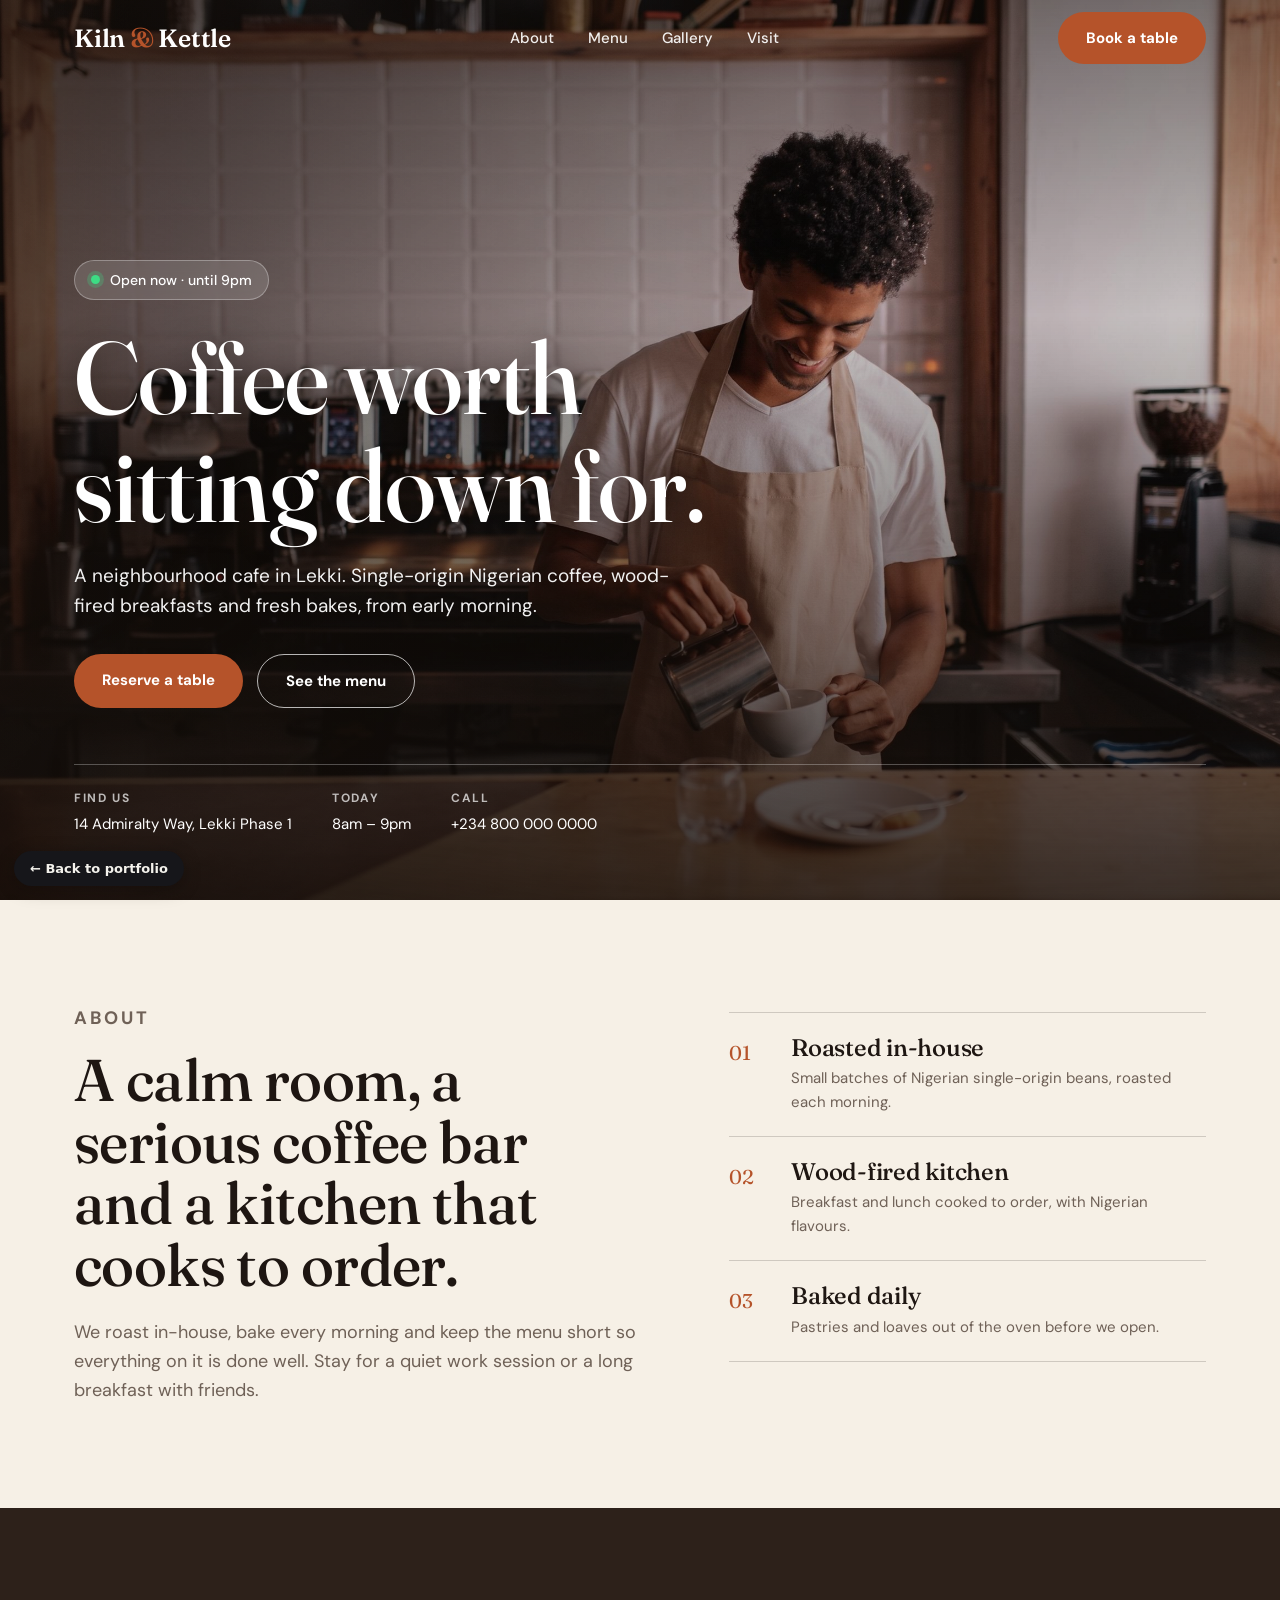
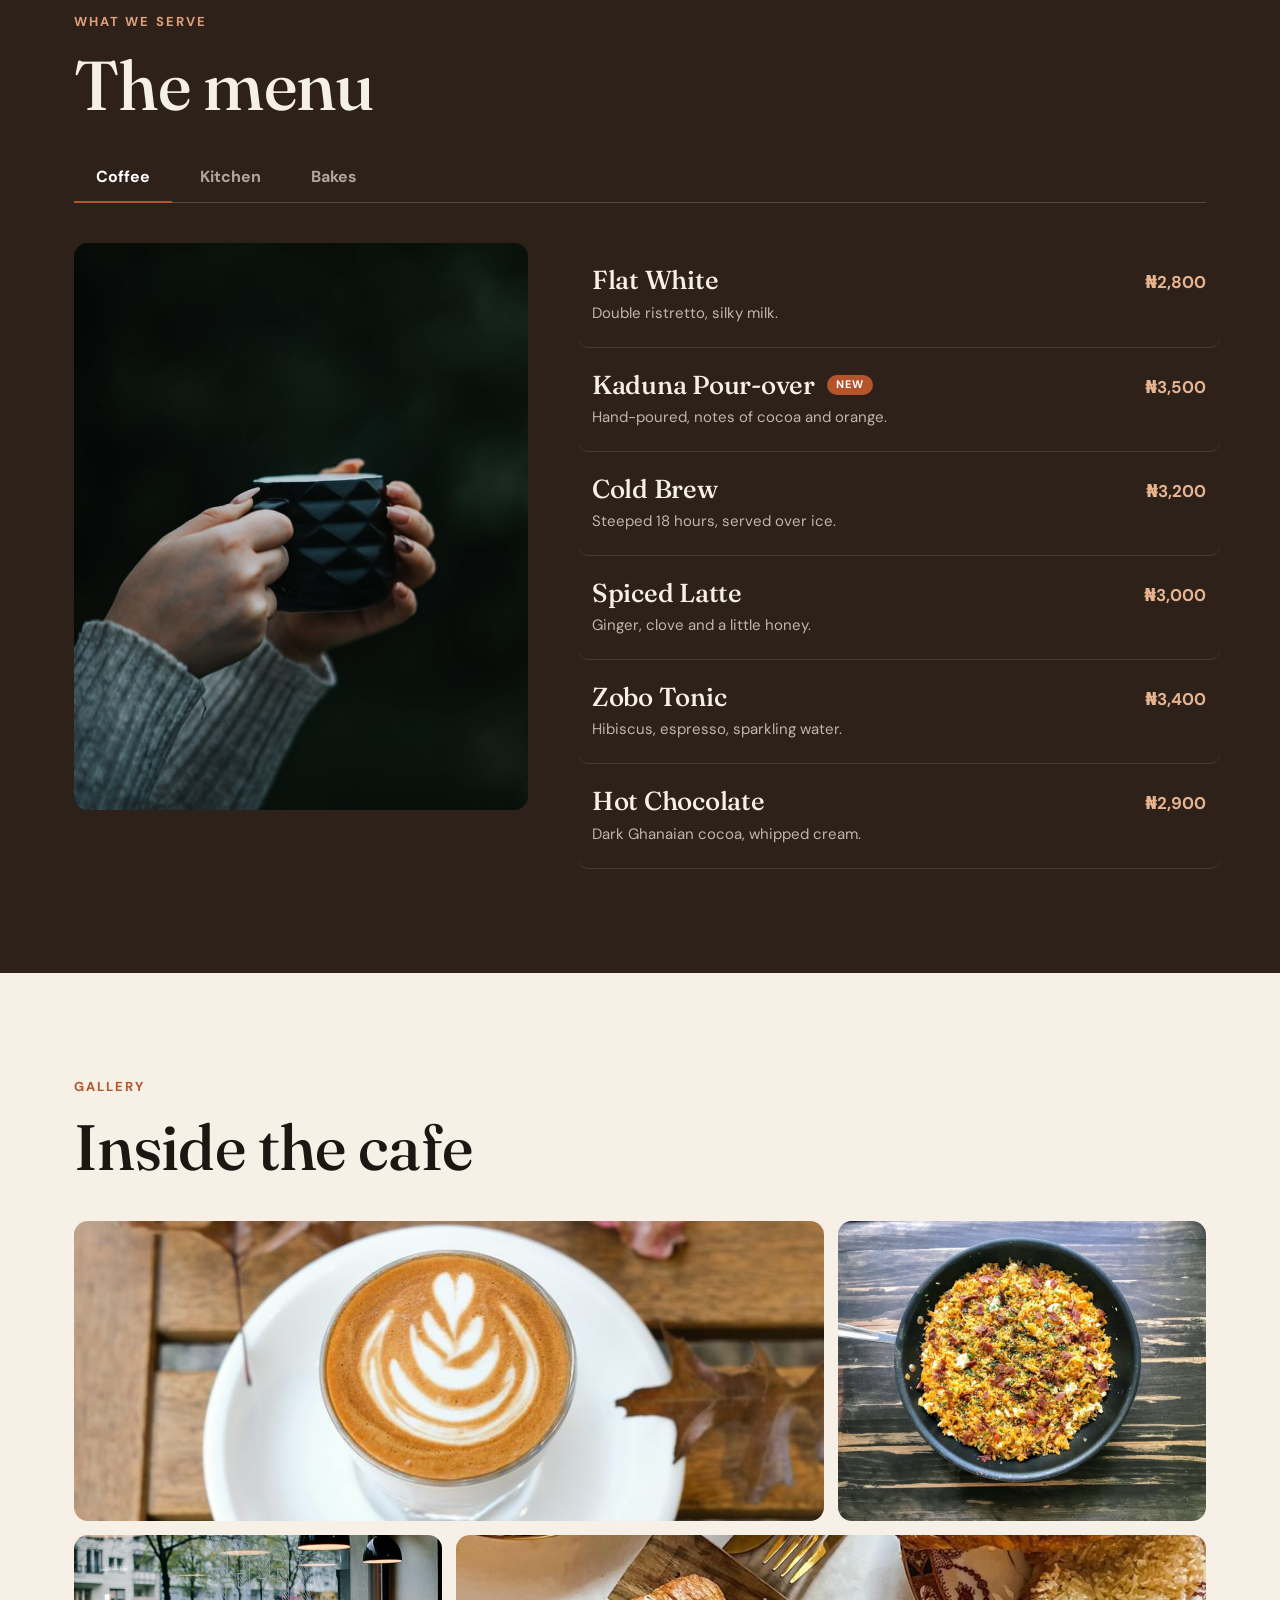
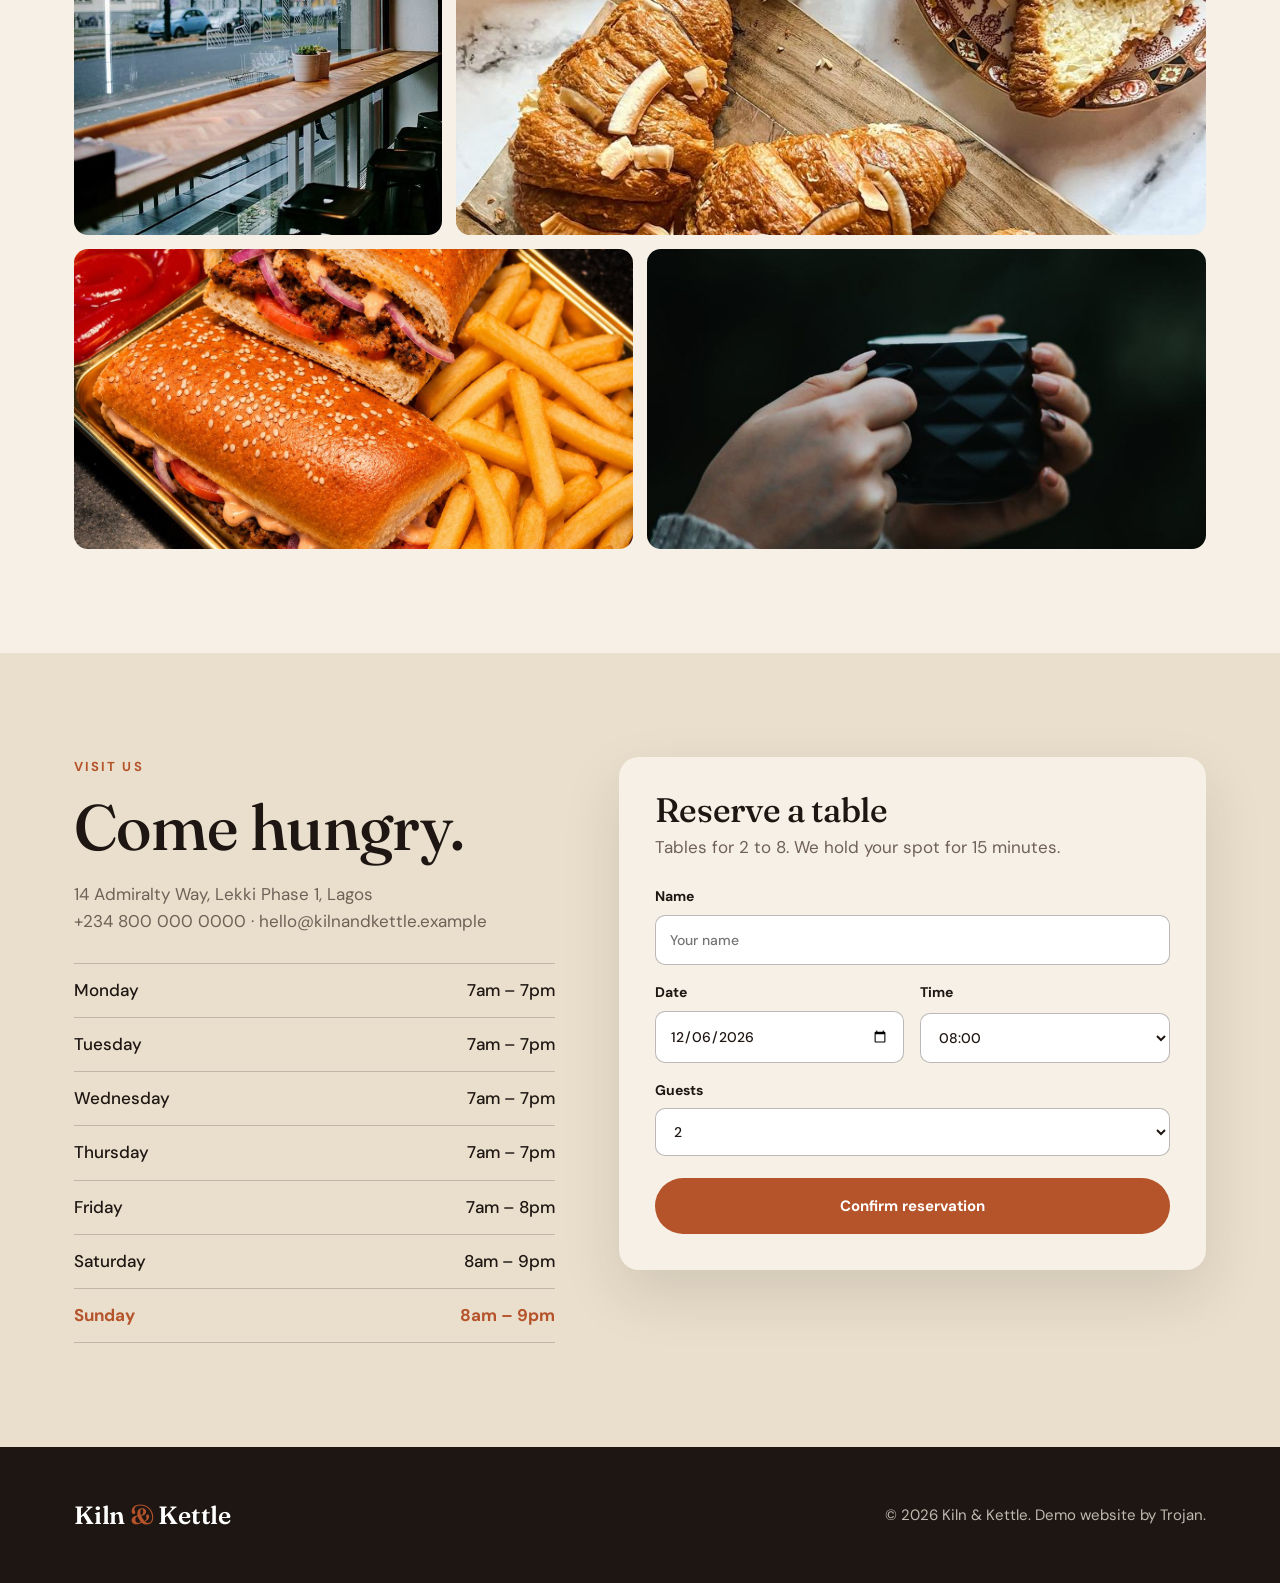
==== commit d3d3723f: "Use high-resolution hero photo on Kiln & Kettle demo Co-Authored-By: Claude Opus 5.5 <noreply@anthro" ====
--- a/public/demos/kiln-and-kettle/index.html
+++ b/public/demos/kiln-and-kettle/index.html
@@ -163,7 +163,7 @@
 
 <main id="top">
 <div class="hero">
-  <img src="img/barista.jpg" alt="A barista pouring steamed milk into a cup at the counter" width="1000" height="681" fetchpriority="high">
+  <img src="img/barista.jpg" alt="A barista pouring steamed milk into a cup at the counter" width="2400" height="1635" fetchpriority="high">
   <div class="wrap">
     <span class="status"><span class="dot" id="dot"></span><span id="statusText">Checking hours…</span></span>
     <h1>Coffee worth sitting down for.</h1>
